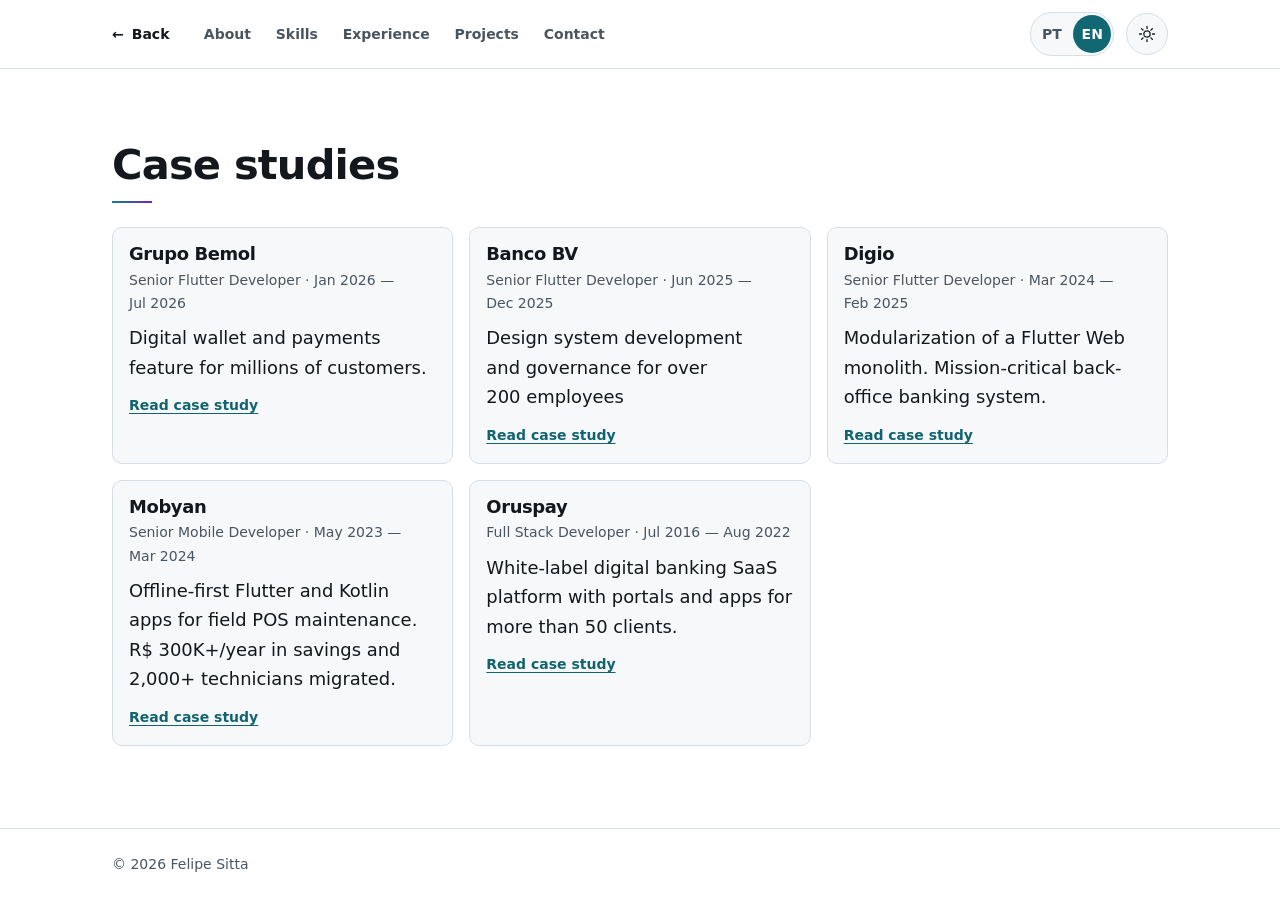
==== work/index.html @ 17a05fe9 "Revisão rodapé" ====
<!DOCTYPE html>
<html lang="pt-BR" data-lang="pt-BR">
<head>
<meta charset="utf-8">
<meta name="viewport" content="width=device-width, initial-scale=1">
<meta name="color-scheme" content="light dark">
<meta name="theme-color" content="#ffffff" media="(prefers-color-scheme: light)">
<meta name="theme-color" content="#0b0f14" media="(prefers-color-scheme: dark)">

<title data-i18n="work.meta.title">Estudos de caso — Felipe Sitta</title>
<meta name="description" content="Estudos de caso de Felipe Sitta: arquitetura mobile, Design Systems e IA aplicada em projetos financeiros de grande porte." data-i18n-content="work.meta.description">
<link rel="canonical" href="https://sittaman.github.io/work/">

<meta property="og:type" content="website">
<meta property="og:site_name" content="Felipe Sitta">
<meta property="og:locale" content="pt_BR">
<meta property="og:locale:alternate" content="en_US">
<meta property="og:url" content="https://sittaman.github.io/work/">
<meta property="og:title" content="Estudos de caso — Felipe Sitta" data-i18n-content="work.meta.title">
<meta property="og:description" content="Estudos de caso de Felipe Sitta: arquitetura mobile, Design Systems e IA aplicada em projetos financeiros de grande porte." data-i18n-content="work.meta.description">
<meta property="og:image" content="https://sittaman.github.io/assets/img/og-cover.png">
<meta property="og:image:width" content="1200">
<meta property="og:image:height" content="630">
<meta property="og:image:alt" content="Felipe Sitta — Engenheiro Mobile">
<meta name="twitter:card" content="summary_large_image">

<link rel="icon" href="../assets/img/favicon.svg" type="image/svg+xml">
<link rel="icon" href="../favicon.ico" sizes="32x32">
<link rel="apple-touch-icon" href="../apple-touch-icon.png">
<link rel="stylesheet" href="../assets/css/styles.css?v=7">
<link rel="stylesheet" href="../assets/css/print.css?v=4" media="print">

<script>
/* Resolve language + theme before first paint. Holds no policy: the ABSENCE of
   data-theme means "follow the system", so CSS stays the single source of truth. */
(function(){try{
  var d=document.documentElement;
  var q=new URLSearchParams(location.search);
  var stored=null;try{stored=localStorage.getItem('site.lang')}catch(e){}
  var langs=(navigator.languages||[navigator.language||'pt']).map(String);
  var lang=q.get('lang')||stored||((langs.some(function(x){return /^en/i.test(x)})&&!langs.some(function(x){return /^pt/i.test(x)}))?'en':'pt-BR');
  lang=/^en/i.test(lang)?'en':'pt-BR';
  d.lang=lang;d.dataset.lang=lang;
  if(lang!=='pt-BR')d.dataset.i18nPending='';
  var t=q.get('theme');
  if(t==='light'||t==='dark')d.dataset.theme=t;
  else{var st=null;try{st=localStorage.getItem('site.theme')}catch(e){}
       if(st==='light'||st==='dark')d.dataset.theme=st;}
}catch(e){}})();
</script>
<style>html[data-i18n-pending] body{visibility:hidden}</style>
<noscript><style>html[data-i18n-pending] body{visibility:visible}</style></noscript>
</head>
<body>
<a class="skip-link" href="#main" data-i18n="a11y.skip">Pular para o conteúdo</a>
<p class="sr-only" role="status" aria-live="polite" data-lang-announcer></p>

<header class="site-header">
  <div class="shell header-inner">
    <a class="back-link" href="../#experience"><span aria-hidden="true">←</span> <span data-i18n="case.back">Voltar</span></a>

    <!-- The home page's menu, with ../ so it resolves from /work/. No data-action here: that
         hook only highlights same-page anchors, and every one of these leaves the page. -->
    <nav class="site-nav" aria-label="Seções" data-i18n-aria-label="a11y.navLabel">
      <ul role="list">
        <li><a href="../#about" data-i18n="nav.about">Sobre</a></li>
        <li><a href="../#skills" data-i18n="nav.skills">Skills</a></li>
        <li><a href="../#experience" data-i18n="nav.experience">Experiência</a></li>
        <li><a href="../#projects" data-i18n="nav.projects">Projetos</a></li>
        <li><a href="../#contact" data-i18n="nav.contact">Contato</a></li>
      </ul>
    </nav>

    <div class="controls">
      <fieldset class="lang-switch">
        <legend class="sr-only" data-i18n="a11y.langLegend">Idioma da página</legend>
        <label class="lang-opt">
          <input type="radio" name="lang" value="pt-BR" data-action="set-lang">
          <span lang="pt-BR">PT</span>
        </label>
        <label class="lang-opt">
          <input type="radio" name="lang" value="en" data-action="set-lang">
          <span lang="en">EN</span>
        </label>
      </fieldset>

      <button type="button" class="icon-btn" data-action="set-theme" aria-pressed="false"
              aria-label="Alternar tema escuro" data-i18n-aria-label="a11y.themeToggle">
        <svg class="ico-sun" viewBox="0 0 24 24" width="18" height="18" aria-hidden="true" focusable="false">
          <circle cx="12" cy="12" r="4.2"/>
          <path d="M12 2v2.6M12 19.4V22M2 12h2.6M19.4 12H22M4.9 4.9l1.9 1.9M17.2 17.2l1.9 1.9M19.1 4.9l-1.9 1.9M6.8 17.2l-1.9 1.9"/>
        </svg>
        <svg class="ico-moon" viewBox="0 0 24 24" width="18" height="18" aria-hidden="true" focusable="false">
          <path d="M20 14.2A8.4 8.4 0 0 1 9.8 4a8.6 8.6 0 1 0 10.2 10.2Z"/>
        </svg>
      </button>
    </div>
  </div>
</header>

<main id="main" tabindex="-1">

  <section class="section" aria-labelledby="work-title">
    <div class="shell">
      <h1 id="work-title" class="page-title" data-i18n="work.title">Estudos de caso</h1>

      <!-- Add a card per case study. The role/period keys are shared with the home page
           (exp.<slug>.*), so the two can never drift apart. -->
      <ul class="cards" role="list">
        <li class="card">
          <h2>Grupo Bemol</h2>
          <p class="card-meta">
            <span data-i18n="exp.grupo-bemol.role">Desenvolvedor Sênior Flutter</span> ·
            <time datetime="2026-01" data-i18n="exp.grupo-bemol.start">Jan 2026</time> —
            <time datetime="2026-07" data-i18n="exp.grupo-bemol.end">Jul 2026</time>
          </p>
          <p class="card-summary" data-i18n="exp.grupo-bemol.summary">Feature de carteira digital e pagamentos para milhões de usuários.</p>
          <p class="card-links"><a href="grupo-bemol.html"><span data-i18n="case.link">Leia o estudo de caso</span><span class="sr-only"> — Grupo Bemol</span></a></p>
        </li>

        <li class="card">
          <h2>Banco BV</h2>
          <p class="card-meta">
            <span data-i18n="exp.banco-bv.role">Desenvolvedor Sênior Flutter</span> ·
            <time datetime="2025-06" data-i18n="exp.banco-bv.start">Jun 2025</time> —
            <time datetime="2025-12" data-i18n="exp.banco-bv.end">Dez 2025</time>
          </p>
          <p class="card-summary" data-i18n="exp.banco-bv.summary">Desenvolvimento e governança de design system para mais de 200 colaboradores.</p>
          <p class="card-links"><a href="banco-bv.html"><span data-i18n="case.link">Leia o estudo de caso</span><span class="sr-only"> — Banco BV</span></a></p>
        </li>

        <li class="card">
          <h2>Digio</h2>
          <p class="card-meta">
            <span data-i18n="exp.digio.role">Desenvolvedor Sênior Flutter</span> ·
            <time datetime="2024-03" data-i18n="exp.digio.start">Mar 2024</time> —
            <time datetime="2025-02" data-i18n="exp.digio.end">Fev 2025</time>
          </p>
          <p class="card-summary" data-i18n="exp.digio.summary">Modularização de monolito em Flutter Web. Sistema bancário de backoffice crítico para operação.</p>
          <p class="card-links"><a href="digio.html"><span data-i18n="case.link">Leia o estudo de caso</span><span class="sr-only"> — Digio</span></a></p>
        </li>

        <li class="card">
          <h2>Mobyan</h2>
          <p class="card-meta">
            <span data-i18n="exp.mobyan.role">Desenvolvedor Sênior Mobile</span> ·
            <time datetime="2023-05" data-i18n="exp.mobyan.start">Mai 2023</time> —
            <time datetime="2024-03" data-i18n="exp.mobyan.end">Mar 2024</time>
          </p>
          <p class="card-summary" data-i18n="exp.mobyan.summary">Apps Flutter e Kotlin offline-first para manutenção de POS em campo. R$ 300K+/ano de economia e 2.000+ técnicos migrados.</p>
          <p class="card-links"><a href="mobyan.html"><span data-i18n="case.link">Leia o estudo de caso</span><span class="sr-only"> — Mobyan</span></a></p>
        </li>

        <li class="card">
          <h2>Oruspay</h2>
          <p class="card-meta">
            <span data-i18n="exp.oruspay.role">Desenvolvedor Full Stack</span> ·
            <time datetime="2016-07" data-i18n="exp.oruspay.start">Jul 2016</time> —
            <time datetime="2022-08" data-i18n="exp.oruspay.end">Ago 2022</time>
          </p>
          <p class="card-summary" data-i18n="exp.oruspay.summary">Plataforma SaaS whitelabel de banco digital com portais e apps para mais de 50 clientes.</p>
          <p class="card-links"><a href="oruspay.html"><span data-i18n="case.link">Leia o estudo de caso</span><span class="sr-only"> — Oruspay</span></a></p>
        </li>
      </ul>
    </div>
  </section>
</main>

<footer class="site-footer">
  <div class="shell">
    <p><span data-i18n="footer.rights">© 2026 Felipe Sitta</span></p>
  </div>
</footer>

<script src="../assets/js/i18n.js?v=11"></script>
<script src="../assets/js/main.js?v=3"></script>
</body>
</html>
---- assets/css/styles.css ----
/* ============================================================================
   Felipe Sitta — portfolio stylesheet
   Single sheet: tokens → base → layout → components → preferences.
   No preprocessor, no framework, no web fonts (system stack only).
   ========================================================================== */

:root {
  /* Colour scheme is the entire theme state. `light-dark()` resolves against it, so a token
     is declared once instead of three times (root / data-theme / media query). The ABSENCE
     of [data-theme] means "follow the system". */
  color-scheme: light dark;

  --bg: light-dark(#ffffff, #0b0f14);
  --surface: light-dark(#f6f8f9, #131a22);
  --fg: light-dark(#14181d, #e8edf2);
  --muted: light-dark(#4a5560, #a9b4c0);          /* 7.6:1 / 9.2:1 — AA at body size */
  --border: light-dark(#d8dee6, #2a333d);

  /* Brand: teal accent + purple secondary, inherited from the CV template so the site and
     the printed CV read as one identity. */
  --accent: light-dark(hsl(187 74% 32%), hsl(187 70% 62%));          /* decorative, >=3:1 */
  --accent-strong: light-dark(hsl(187 74% 25%), hsl(187 70% 70%));   /* text, >=4.5:1 */
  --secondary: light-dark(hsl(270 70% 45%), hsl(270 70% 72%));
  --focus: light-dark(hsl(187 74% 25%), hsl(187 70% 62%));

  --btn-bg: light-dark(hsl(187 74% 26%), hsl(187 70% 62%));  /* 6.0:1 / 10.4:1 on --btn-fg */
  --btn-fg: light-dark(#ffffff, #06231f);

  --chip-bg: light-dark(hsl(187 40% 95%), hsl(187 30% 18%));
  --chip-border: light-dark(hsl(187 40% 88%), hsl(187 25% 28%));
  --chip-fg: light-dark(hsl(187 74% 23%), hsl(187 60% 78%));

  --font-sans: system-ui, -apple-system, "Segoe UI", Roboto, "Helvetica Neue", Arial, sans-serif;
  --font-mono: ui-monospace, SFMono-Regular, "SF Mono", Menlo, Consolas, "Liberation Mono", monospace;

  /* Fluid type: no type media queries anywhere in this sheet. */
  --step--1: 0.875rem;
  --step-0: clamp(1rem, 0.96rem + 0.2vw, 1.125rem);
  --step-1: clamp(1.2rem, 1.12rem + 0.4vw, 1.4rem);
  --step-2: clamp(1.5rem, 1.35rem + 0.75vw, 1.85rem);
  --step-3: clamp(1.9rem, 1.6rem + 1.5vw, 2.6rem);
  --step-4: clamp(2.3rem, 1.75rem + 2.6vw, 3.4rem);

  --space-1: 0.25rem;
  --space-2: 0.5rem;
  --space-3: 0.75rem;
  --space-4: 1rem;
  --space-5: 1.5rem;
  --space-6: 2rem;
  --space-7: 3rem;
  --radius: 10px;
  --shell: 1120px;
  --header-h: 4.5rem;
  --transition: 160ms cubic-bezier(0.16, 1, 0.3, 1);
}

:root[data-theme="light"] { color-scheme: light; }
:root[data-theme="dark"] { color-scheme: dark; }

/* ---------- base ---------- */

*, *::before, *::after { box-sizing: border-box; margin: 0; padding: 0; }

html {
  -webkit-text-size-adjust: 100%;
  /* Keeps anchored sections clear of the sticky header — WCAG 2.2 SC 2.4.11. */
  scroll-padding-top: calc(var(--header-h) + 0.75rem);
}

@media (prefers-reduced-motion: no-preference) {
  html { scroll-behavior: smooth; }
}

body {
  font-family: var(--font-sans);
  font-size: var(--step-0);
  line-height: 1.65;
  color: var(--fg);
  background: var(--bg);
  -webkit-font-smoothing: antialiased;
  min-height: 100dvh;
  display: flex;
  flex-direction: column;
}

main { flex: 1 0 auto; }

h1, h2, h3, h4 { line-height: 1.15; letter-spacing: -0.02em; text-wrap: balance; }
p { text-wrap: pretty; }
ul, ol { list-style: none; }
img, svg { max-width: 100%; }
button { font: inherit; color: inherit; }
fieldset { border: 0; }
[hidden] { display: none !important; }

a { color: var(--accent-strong); text-decoration-thickness: 1px; text-underline-offset: 3px; }
a:hover { text-decoration-thickness: 2px; }

:focus-visible { outline: 2px solid var(--focus); outline-offset: 2px; border-radius: 4px; }

.sr-only {
  position: absolute; width: 1px; height: 1px;
  padding: 0; margin: -1px; overflow: hidden;
  clip-path: inset(50%); white-space: nowrap; border: 0;
}

.shell {
  width: 100%;
  max-width: var(--shell);
  margin-inline: auto;
  padding-inline: clamp(1rem, 5vw, 2rem);
}

.skip-link {
  position: absolute; left: var(--space-4); top: -100%; z-index: 60;
  background: var(--btn-bg); color: var(--btn-fg);
  padding: var(--space-3) var(--space-5);
  border-radius: 0 0 var(--radius) var(--radius);
  font-weight: 600; text-decoration: none;
}
.skip-link:focus-visible { top: 0; }

/* ---------- header ---------- */

.site-header {
  position: sticky; top: 0; z-index: 20;
  background: var(--bg);
  border-bottom: 1px solid var(--border);
}
@supports (backdrop-filter: blur(8px)) {
  .site-header {
    background: color-mix(in oklab, var(--bg) 86%, transparent);
    backdrop-filter: blur(10px);
  }
}

.header-inner {
  display: flex; flex-wrap: wrap; align-items: center;
  gap: var(--space-2) var(--space-5);
  padding-block: var(--space-3);
}

.brand {
  display: inline-flex; align-items: center; gap: var(--space-2);
  color: var(--fg); text-decoration: none; font-weight: 650;
  letter-spacing: -0.01em;
}
/* Terminal prompt, not initials: the mark is a monospace ">_" so it reads as a shell
   cursor rather than a monogram. Monospace keeps the two glyphs locked to the same
   advance width, which is what makes the pair look deliberate at this size. */
.brand-mark {
  display: inline-grid; place-items: center;
  width: 2rem; height: 2rem; border-radius: 8px;
  background: linear-gradient(135deg, var(--accent), var(--secondary));
  /* --btn-fg, not a hard-coded white: the dark theme's gradient is light, and white on it
     lands near 1.7:1. This token is already the "text on an accent fill" colour. */
  color: var(--btn-fg);
  font-family: var(--font-mono); font-size: 0.8rem; font-weight: 700; letter-spacing: 0;
  /* The underscore sits on the baseline; nudging the pair up centres the ink, not the
     line box, so the prompt looks optically centred in the tile. */
  padding-bottom: 0.1rem;
}

.controls { display: flex; align-items: center; gap: var(--space-3); margin-left: auto; }

/* Nav: a chip strip that scrolls horizontally on narrow screens. Chosen over a hamburger
   deliberately — no focus trap, no scroll lock, no aria-expanded to get wrong. */
.site-nav { order: 3; width: 100%; }
.site-nav ul {
  display: flex; gap: var(--space-1);
  overflow-x: auto; scrollbar-width: none;
  -webkit-overflow-scrolling: touch;
  mask-image: linear-gradient(to right, #000 calc(100% - 2rem), transparent);
}
.site-nav ul::-webkit-scrollbar { display: none; }
.site-nav a {
  display: inline-block; padding: 0.35rem 0.65rem; border-radius: 999px;
  color: var(--muted); text-decoration: none;
  font-size: var(--step--1); font-weight: 600; white-space: nowrap;
  transition: color var(--transition), background var(--transition);
}
.site-nav a:hover { color: var(--fg); background: var(--surface); }
.site-nav a[aria-current="true"] {
  color: var(--accent-strong); background: var(--surface);
  text-decoration: underline; text-underline-offset: 4px; text-decoration-thickness: 2px;
}

.lang-switch {
  display: inline-flex; gap: 2px; padding: 2px;
  border: 1px solid var(--border); border-radius: 999px;
  background: var(--surface);
}
.lang-opt { position: relative; display: inline-flex; }
.lang-opt input {
  position: absolute; inset: 0;
  opacity: 0; margin: 0; cursor: pointer;
}
.lang-opt span {
  display: inline-flex; align-items: center; justify-content: center;
  min-width: 2.4rem; min-height: 2.4rem; padding: 0 0.5rem;
  border-radius: 999px; font-size: var(--step--1); font-weight: 650;
  color: var(--muted);
  transition: background var(--transition), color var(--transition);
}
.lang-opt input:checked + span { background: var(--btn-bg); color: var(--btn-fg); }
.lang-opt input:focus-visible + span { outline: 2px solid var(--focus); outline-offset: 2px; }

.icon-btn {
  display: inline-flex; align-items: center; justify-content: center;
  width: 2.6rem; height: 2.6rem;
  border: 1px solid var(--border); border-radius: 999px;
  background: var(--surface); cursor: pointer;
  transition: border-color var(--transition), color var(--transition);
}
.icon-btn:hover { border-color: var(--accent); color: var(--accent-strong); }
.icon-btn svg { fill: none; stroke: currentColor; stroke-width: 1.7; stroke-linecap: round; }
.icon-btn .ico-moon { display: none; }
:root[data-theme="dark"] .icon-btn .ico-sun { display: none; }
:root[data-theme="dark"] .icon-btn .ico-moon { display: block; }
:root[data-theme="light"] .icon-btn .ico-sun { display: block; }
:root[data-theme="light"] .icon-btn .ico-moon { display: none; }
@media (prefers-color-scheme: dark) {
  :root:not([data-theme="light"]) .icon-btn .ico-sun { display: none; }
  :root:not([data-theme="light"]) .icon-btn .ico-moon { display: block; }
}

@media (min-width: 48rem) {
  .site-nav { order: 0; width: auto; }
  .site-nav ul { mask-image: none; overflow: visible; }
}

/* ---------- hero ---------- */

.hero {
  position: relative;
  padding-block: clamp(2.75rem, 7vw, 5.5rem) clamp(2rem, 5vw, 3.5rem);
}
.hero::after {
  content: ""; position: absolute; inset-inline: 0; bottom: 0; height: 2px;
  background: linear-gradient(to right, var(--accent), var(--secondary));
}

.hero h1 { font-size: var(--step-4); font-weight: 700; }
.hero-sub {
  margin-top: var(--space-2);
  font-size: var(--step-2); font-weight: 600; color: var(--accent-strong);
  letter-spacing: -0.015em;
}
.lede { max-width: 62ch; margin-top: var(--space-4); font-size: var(--step-1); line-height: 1.55; }

.hero-actions { display: flex; flex-wrap: wrap; gap: var(--space-3); margin-top: var(--space-5); }

.btn {
  display: inline-flex; align-items: center; gap: var(--space-2);
  padding: 0.7rem 1.2rem; min-height: 2.75rem;
  border: 1px solid transparent; border-radius: var(--radius);
  font-weight: 600; font-size: var(--step-0); text-decoration: none;
  transition: background var(--transition), border-color var(--transition), color var(--transition);
}
.btn-primary { background: var(--btn-bg); color: var(--btn-fg); border-color: var(--btn-bg); }
.btn-primary:hover { filter: brightness(1.08); }
.btn-ghost { color: var(--fg); border-color: var(--border); background: var(--surface); }
.btn-ghost:hover { border-color: var(--accent); color: var(--accent-strong); }
.btn-note {
  font-size: 0.75em; font-weight: 600;
  text-transform: uppercase; letter-spacing: 0.08em;
  opacity: 0.85;
}

@media (prefers-reduced-motion: no-preference) {
  .hero .shell > * { animation: rise 520ms cubic-bezier(0.16, 1, 0.3, 1) both; }
  .hero .shell > *:nth-child(2) { animation-delay: 60ms; }
  .hero .shell > *:nth-child(3) { animation-delay: 110ms; }
  .hero .shell > *:nth-child(4) { animation-delay: 155ms; }
  @keyframes rise {
    from { opacity: 0; transform: translateY(10px); }
    to { opacity: 1; transform: none; }
  }
}

/* ---------- sections ---------- */

main > .section { padding-block: clamp(2.5rem, 6vw, 4.5rem); border-top: 1px solid var(--border); }
main > .section:first-of-type { border-top: 0; }

h2 { font-size: var(--step-3); font-weight: 700; }
h2::after {
  content: ""; display: block; width: 2.5rem; height: 2px; margin-top: var(--space-3);
  background: linear-gradient(to right, var(--accent), var(--secondary));
}
/* Whatever follows a section or page heading gets the same breathing room — the page-title's
   gradient rule makes the default gap look cramped. */
.section > .shell > h2 + *,
.section > .shell > .page-title + * { margin-top: var(--space-5); }

/* The cards grid follows the section heading directly now that the section has no
   subsections, so it tightens the generic `h2 + *` gap a step. */
.section > .shell > h2 + .cards { margin-top: var(--space-4); }

.prose { max-width: 68ch; }
.prose p + p { margin-top: var(--space-3); }

/* ---------- skills ---------- */

.skills-grid {
  display: grid; gap: var(--space-5);
  grid-template-columns: repeat(auto-fit, minmax(min(17rem, 100%), 1fr));
}
.skill-group h3 { font-size: var(--step-0); font-weight: 650; }

.chips { display: flex; flex-wrap: wrap; gap: var(--space-2); margin-top: var(--space-2); }
.chips li {
  padding: 0.22rem 0.6rem;
  border: 1px solid var(--chip-border); border-radius: 999px;
  background: var(--chip-bg); color: var(--chip-fg);
  font-size: var(--step--1); line-height: 1.5;
}

/* ---------- experience ---------- */

.timeline { display: flex; flex-direction: column; gap: var(--space-6); }
.timeline > li { position: relative; padding-left: var(--space-6); }
.timeline > li::before {
  content: ""; position: absolute; left: 0; top: 0.5rem;
  width: 9px; height: 9px; border-radius: 50%;
  background: var(--accent);
  box-shadow: 0 0 0 4px color-mix(in oklab, var(--accent) 18%, transparent);
}
.timeline > li::after {
  content: ""; position: absolute; left: 4px; top: 1.6rem;
  bottom: calc(-1 * var(--space-6)); width: 1px; background: var(--border);
}
.timeline > li:last-child::after { display: none; }

/* The timeline entry is the client's name alone — no role, no dates. */
.job h3 { font-size: var(--step-1); font-weight: 650; }
.org { color: var(--accent-strong); }

.bullets { display: flex; flex-direction: column; gap: var(--space-2); margin-top: var(--space-3); }
.bullets li { position: relative; padding-left: var(--space-5); }
.bullets li::before {
  content: ""; position: absolute; left: var(--space-1); top: 0.62em;
  width: 5px; height: 5px; border-radius: 50%; background: var(--accent);
}

/* The summary and its case-study link belong to .job, not to the timeline: they sit inside the
   same <article>, so .job's break-inside rule already covers printing them. */
.job-summary { max-width: 68ch; margin-top: var(--space-3); }
.job-link { margin-top: var(--space-3); font-size: var(--step--1); font-weight: 600; }

/* ---------- cards (projects) ---------- */

.cards {
  display: grid; gap: var(--space-4);
  grid-template-columns: repeat(auto-fit, minmax(min(18rem, 100%), 1fr));
}
.cards:empty { display: none; }
.card {
  padding: var(--space-4);
  border: 1px solid var(--border); border-radius: var(--radius);
  background: var(--surface);
}
/* h2 as well as h4: /work nests its cards under a page-level h1, so the card heading there is
   an h2 — which would otherwise inherit the section heading's size AND its gradient rule. */
.card h2, .card h4 { font-size: var(--step-0); font-weight: 650; }
.card h2::after { display: none; }
.card-meta { margin-top: var(--space-1); font-size: var(--step--1); color: var(--muted); }
.card-summary { margin-top: var(--space-2); }
.card-links { margin-top: var(--space-3); font-size: var(--step--1); font-weight: 600; }
/* Carries its own top gap: the empty grid it follows is display:none, so it is what the
   heading's spacing lands on. */
.empty-note { margin-top: var(--space-4); color: var(--muted); font-size: var(--step--1); }

/* ---------- subpages (/work and the case studies) ---------- */

/* The <h1> of a standalone page — sized and ruled like the section headings, so a subpage
   reads as the same site without an <h2> that has no parent <h1>. */
.page-title { font-size: var(--step-3); font-weight: 700; }
.page-title::after {
  content: ""; display: block; width: 2.5rem; height: 2px; margin-top: var(--space-3);
  background: linear-gradient(to right, var(--accent), var(--secondary));
}

.eyebrow {
  margin-bottom: var(--space-2);
  font-size: var(--step--1); font-weight: 650;
  text-transform: uppercase; letter-spacing: 0.08em;
  color: var(--accent-strong);
}

/* Spacing after the page title comes from the `+ *` rule above, not from here. */
.case-meta { color: var(--muted); font-variant-numeric: tabular-nums; }

/* Section headings inside a write-up. The page title above them already carries the gradient
   rule; repeating it under every section turns the page into a stack of underlines, so these
   are sized as subsections and left unruled. Space below each comes from the `h2 + *` rule. */
.case-study h2 { margin-top: var(--space-6); font-size: var(--step-1); font-weight: 650; }
.case-study h2::after { display: none; }

.back-link {
  display: inline-flex; align-items: center; gap: var(--space-2);
  color: var(--fg); font-size: var(--step--1); font-weight: 650;
  text-decoration: none;
}
.back-link:hover { color: var(--accent-strong); }

/* ---------- contact ---------- */

.section-actions { display: flex; flex-wrap: wrap; gap: var(--space-3); margin-top: var(--space-5); }

.contact-list { display: grid; gap: var(--space-3); margin-top: var(--space-5); }
.contact-list li { display: flex; flex-wrap: wrap; align-items: baseline; gap: var(--space-2) var(--space-4); }
.contact-list .label {
  min-width: 5rem;
  font-size: var(--step--1); font-weight: 650;
  text-transform: uppercase; letter-spacing: 0.08em;
  color: var(--muted);
}

/* ---------- footer ---------- */

.site-footer {
  padding-block: var(--space-5);
  border-top: 1px solid var(--border);
  color: var(--muted); font-size: var(--step--1);
}

/* ---------- forced colours ---------- */

@media (forced-colors: active) {
  .btn, .chips li, .card, .icon-btn, .lang-switch { border: 1px solid CanvasText; }
  .brand-mark { background: CanvasText; color: Canvas; }
}
---- assets/css/print.css ----
/* Print: the page doubles as a paper CV. Loaded with media="print" so it costs nothing
   on screen. The important rule is forcing the light palette — without it, a visitor in
   dark mode prints a black slab. */

@page { margin: 12mm; }

/* Override the tokens that styles.css defines with light-dark(), for every theme state.
   Matching [data-theme] specificity and loading later is what makes these win. */
:root,
:root[data-theme="dark"],
:root[data-theme="light"] {
  color-scheme: light;

  --bg: #ffffff;
  --surface: #ffffff;
  --fg: #000000;
  --muted: #333333;
  --border: #999999;
  --accent: #0b6b61;
  --accent-strong: #0b5a52;
  --secondary: #4b2f9e;
  --chip-bg: #ffffff;
  --chip-border: #999999;
  --chip-fg: #000000;
  --btn-bg: #ffffff;
  --btn-fg: #000000;
  --focus: #000000;

  font-size: 11pt;
}

body { background: #fff; display: block; }

/* Chrome: strip every interactive and decorative affordance. The case-study links go too —
   a printed copy reaches the site through the URL in the footer, not through a relative href. */
.site-header,
.skip-link,
.hero-actions,
.card-links,
.job-link,
.section-actions,
[data-lang-announcer] { display: none !important; }

.hero::after,
h2::after,
.page-title::after,
.timeline > li::before,
.timeline > li::after { display: none; }

/* A CV reads linearly — collapse every grid to one column. */
.skills-grid, .cards, .contact-list { display: block; }
.skills-grid > *, .cards > * { margin-bottom: 0.8rem; break-inside: avoid; }
.chips { margin-top: 0.2rem; }
.chips li { border-color: #999; }

.timeline { display: block; }
.timeline > li { padding-left: 0; margin-bottom: 1rem; }

/* Headings must never strand at the foot of a page. */
h1, h2, h3, h4 { break-after: avoid; }
.job, .card { break-inside: avoid; }

/* Expand only the contact block's URLs; expanding every link makes it unreadable. */
.contact-list a[href^="https://"]::after {
  content: " (" attr(href) ")";
  font-size: 0.85em;
  color: #333;
  word-break: break-all;
}
.contact-list .label { min-width: 0; }

/* A paper copy should still reach the online version. */
.site-footer::after {
  content: "sittaman.github.io";
  display: block;
  margin-top: 0.4rem;
  color: #333;
}
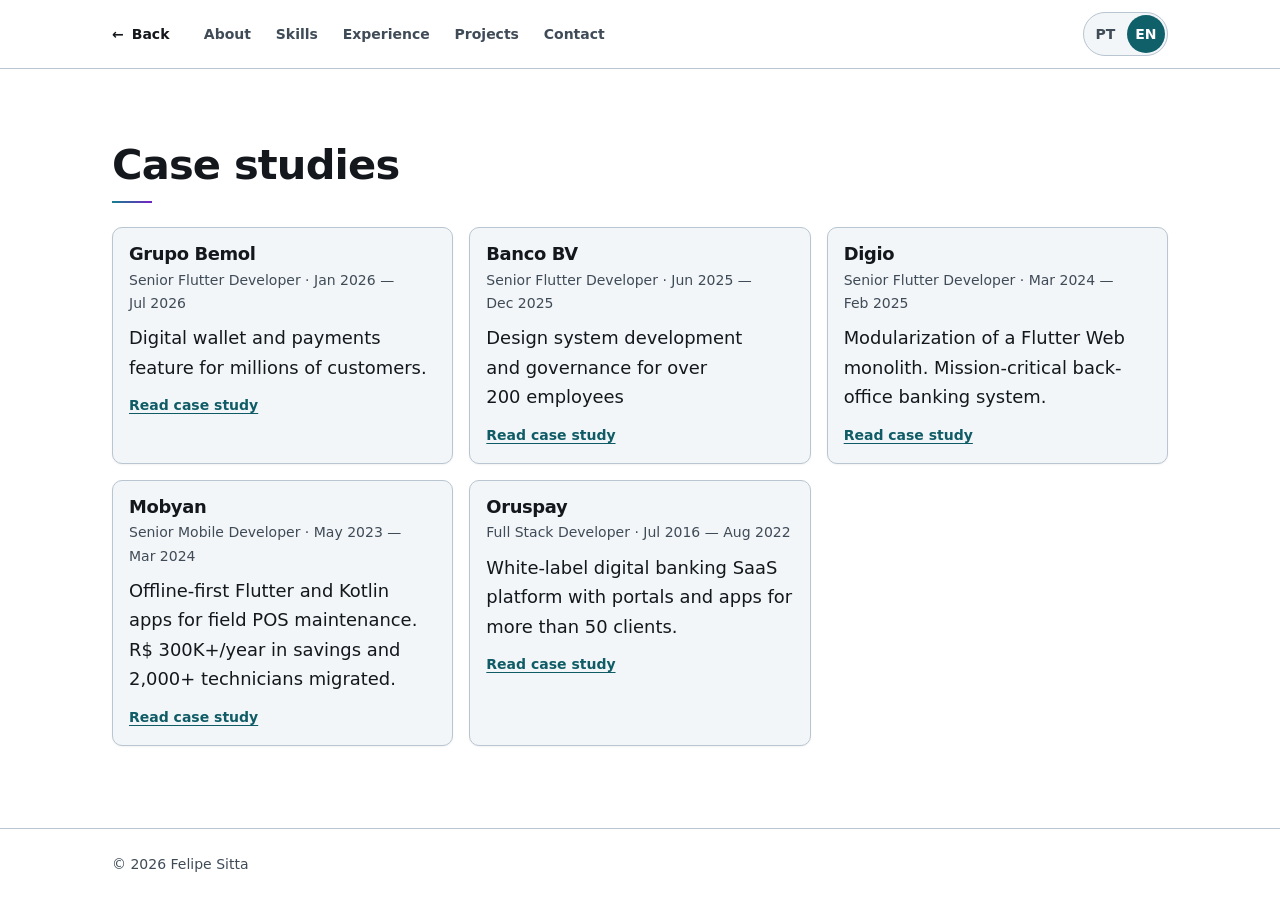
==== commit 76b6fa89: "Remove theme toggle and improve light-mode legibility Drop the theme button, pre-paint theme resolut" ====
--- a/work/index.html
+++ b/work/index.html
@@ -3,9 +3,8 @@
 <head>
 <meta charset="utf-8">
 <meta name="viewport" content="width=device-width, initial-scale=1">
-<meta name="color-scheme" content="light dark">
-<meta name="theme-color" content="#ffffff" media="(prefers-color-scheme: light)">
-<meta name="theme-color" content="#0b0f14" media="(prefers-color-scheme: dark)">
+<meta name="color-scheme" content="light">
+<meta name="theme-color" content="#ffffff">
 
 <title data-i18n="work.meta.title">Estudos de caso — Felipe Sitta</title>
 <meta name="description" content="Estudos de caso de Felipe Sitta: arquitetura mobile, Design Systems e IA aplicada em projetos financeiros de grande porte." data-i18n-content="work.meta.description">
@@ -27,12 +26,11 @@
 <link rel="icon" href="../assets/img/favicon.svg" type="image/svg+xml">
 <link rel="icon" href="../favicon.ico" sizes="32x32">
 <link rel="apple-touch-icon" href="../apple-touch-icon.png">
-<link rel="stylesheet" href="../assets/css/styles.css?v=7">
-<link rel="stylesheet" href="../assets/css/print.css?v=4" media="print">
+<link rel="stylesheet" href="../assets/css/styles.css?v=8">
+<link rel="stylesheet" href="../assets/css/print.css?v=5" media="print">
 
 <script>
-/* Resolve language + theme before first paint. Holds no policy: the ABSENCE of
-   data-theme means "follow the system", so CSS stays the single source of truth. */
+/* Resolve language before first paint. */
 (function(){try{
   var d=document.documentElement;
   var q=new URLSearchParams(location.search);
@@ -42,10 +40,6 @@
   lang=/^en/i.test(lang)?'en':'pt-BR';
   d.lang=lang;d.dataset.lang=lang;
   if(lang!=='pt-BR')d.dataset.i18nPending='';
-  var t=q.get('theme');
-  if(t==='light'||t==='dark')d.dataset.theme=t;
-  else{var st=null;try{st=localStorage.getItem('site.theme')}catch(e){}
-       if(st==='light'||st==='dark')d.dataset.theme=st;}
 }catch(e){}})();
 </script>
 <style>html[data-i18n-pending] body{visibility:hidden}</style>
@@ -84,16 +78,6 @@
         </label>
       </fieldset>
 
-      <button type="button" class="icon-btn" data-action="set-theme" aria-pressed="false"
-              aria-label="Alternar tema escuro" data-i18n-aria-label="a11y.themeToggle">
-        <svg class="ico-sun" viewBox="0 0 24 24" width="18" height="18" aria-hidden="true" focusable="false">
-          <circle cx="12" cy="12" r="4.2"/>
-          <path d="M12 2v2.6M12 19.4V22M2 12h2.6M19.4 12H22M4.9 4.9l1.9 1.9M17.2 17.2l1.9 1.9M19.1 4.9l-1.9 1.9M6.8 17.2l-1.9 1.9"/>
-        </svg>
-        <svg class="ico-moon" viewBox="0 0 24 24" width="18" height="18" aria-hidden="true" focusable="false">
-          <path d="M20 14.2A8.4 8.4 0 0 1 9.8 4a8.6 8.6 0 1 0 10.2 10.2Z"/>
-        </svg>
-      </button>
     </div>
   </div>
 </header>
@@ -172,7 +156,7 @@
   </div>
 </footer>
 
-<script src="../assets/js/i18n.js?v=11"></script>
-<script src="../assets/js/main.js?v=3"></script>
+<script src="../assets/js/i18n.js?v=12"></script>
+<script src="../assets/js/main.js?v=4"></script>
 </body>
 </html>
--- a/assets/css/styles.css
+++ b/assets/css/styles.css
@@ -5,30 +5,30 @@
    ========================================================================== */
 
 :root {
-  /* Colour scheme is the entire theme state. `light-dark()` resolves against it, so a token
-     is declared once instead of three times (root / data-theme / media query). The ABSENCE
-     of [data-theme] means "follow the system". */
-  color-scheme: light dark;
-
-  --bg: light-dark(#ffffff, #0b0f14);
-  --surface: light-dark(#f6f8f9, #131a22);
-  --fg: light-dark(#14181d, #e8edf2);
-  --muted: light-dark(#4a5560, #a9b4c0);          /* 7.6:1 / 9.2:1 — AA at body size */
-  --border: light-dark(#d8dee6, #2a333d);
+  /* Single light theme. Every value below is tuned for text on white: the muted and border
+     tokens are a step darker than the usual light palette so secondary copy and card edges
+     stay legible instead of fading out. */
+  color-scheme: light;
+
+  --bg: #ffffff;
+  --surface: #f3f6f8;
+  --fg: #14181d;
+  --muted: #3f4b57;                              /* 8.9:1 on white — AA at body size */
+  --border: #b9c5d1;                             /* visible hairline on white and surface */
 
   /* Brand: teal accent + purple secondary, inherited from the CV template so the site and
      the printed CV read as one identity. */
-  --accent: light-dark(hsl(187 74% 32%), hsl(187 70% 62%));          /* decorative, >=3:1 */
-  --accent-strong: light-dark(hsl(187 74% 25%), hsl(187 70% 70%));   /* text, >=4.5:1 */
-  --secondary: light-dark(hsl(270 70% 45%), hsl(270 70% 72%));
-  --focus: light-dark(hsl(187 74% 25%), hsl(187 70% 62%));
-
-  --btn-bg: light-dark(hsl(187 74% 26%), hsl(187 70% 62%));  /* 6.0:1 / 10.4:1 on --btn-fg */
-  --btn-fg: light-dark(#ffffff, #06231f);
-
-  --chip-bg: light-dark(hsl(187 40% 95%), hsl(187 30% 18%));
-  --chip-border: light-dark(hsl(187 40% 88%), hsl(187 25% 28%));
-  --chip-fg: light-dark(hsl(187 74% 23%), hsl(187 60% 78%));
+  --accent: hsl(187 74% 32%);                    /* decorative, >=3:1 */
+  --accent-strong: hsl(187 74% 23%);             /* text, 7.5:1 on white */
+  --secondary: hsl(270 70% 45%);
+  --focus: hsl(187 74% 23%);
+
+  --btn-bg: hsl(187 74% 24%);                    /* 7.2:1 on --btn-fg */
+  --btn-fg: #ffffff;
+
+  --chip-bg: hsl(187 40% 94%);
+  --chip-border: hsl(187 32% 74%);
+  --chip-fg: hsl(187 74% 23%);
 
   --font-sans: system-ui, -apple-system, "Segoe UI", Roboto, "Helvetica Neue", Arial, sans-serif;
   --font-mono: ui-monospace, SFMono-Regular, "SF Mono", Menlo, Consolas, "Liberation Mono", monospace;
@@ -54,9 +54,6 @@
   --transition: 160ms cubic-bezier(0.16, 1, 0.3, 1);
 }
 
-:root[data-theme="light"] { color-scheme: light; }
-:root[data-theme="dark"] { color-scheme: dark; }
-
 /* ---------- base ---------- */
 
 *, *::before, *::after { box-sizing: border-box; margin: 0; padding: 0; }
@@ -77,7 +74,6 @@
   line-height: 1.65;
   color: var(--fg);
   background: var(--bg);
-  -webkit-font-smoothing: antialiased;
   min-height: 100dvh;
   display: flex;
   flex-direction: column;
@@ -152,8 +148,8 @@
   display: inline-grid; place-items: center;
   width: 2rem; height: 2rem; border-radius: 8px;
   background: linear-gradient(135deg, var(--accent), var(--secondary));
-  /* --btn-fg, not a hard-coded white: the dark theme's gradient is light, and white on it
-     lands near 1.7:1. This token is already the "text on an accent fill" colour. */
+  /* --btn-fg, not a hard-coded white: it is already the "text on an accent fill" colour,
+     so the mark stays readable if the gradient ever changes. */
   color: var(--btn-fg);
   font-family: var(--font-mono); font-size: 0.8rem; font-weight: 700; letter-spacing: 0;
   /* The underscore sits on the baseline; nudging the pair up centres the ink, not the
@@ -204,25 +200,6 @@
 }
 .lang-opt input:checked + span { background: var(--btn-bg); color: var(--btn-fg); }
 .lang-opt input:focus-visible + span { outline: 2px solid var(--focus); outline-offset: 2px; }
-
-.icon-btn {
-  display: inline-flex; align-items: center; justify-content: center;
-  width: 2.6rem; height: 2.6rem;
-  border: 1px solid var(--border); border-radius: 999px;
-  background: var(--surface); cursor: pointer;
-  transition: border-color var(--transition), color var(--transition);
-}
-.icon-btn:hover { border-color: var(--accent); color: var(--accent-strong); }
-.icon-btn svg { fill: none; stroke: currentColor; stroke-width: 1.7; stroke-linecap: round; }
-.icon-btn .ico-moon { display: none; }
-:root[data-theme="dark"] .icon-btn .ico-sun { display: none; }
-:root[data-theme="dark"] .icon-btn .ico-moon { display: block; }
-:root[data-theme="light"] .icon-btn .ico-sun { display: block; }
-:root[data-theme="light"] .icon-btn .ico-moon { display: none; }
-@media (prefers-color-scheme: dark) {
-  :root:not([data-theme="light"]) .icon-btn .ico-sun { display: none; }
-  :root:not([data-theme="light"]) .icon-btn .ico-moon { display: block; }
-}
 
 @media (min-width: 48rem) {
   .site-nav { order: 0; width: auto; }
@@ -310,7 +287,7 @@
 
 .chips { display: flex; flex-wrap: wrap; gap: var(--space-2); margin-top: var(--space-2); }
 .chips li {
-  padding: 0.22rem 0.6rem;
+  padding: 0.25rem 0.65rem;
   border: 1px solid var(--chip-border); border-radius: 999px;
   background: var(--chip-bg); color: var(--chip-fg);
   font-size: var(--step--1); line-height: 1.5;
@@ -359,6 +336,7 @@
   padding: var(--space-4);
   border: 1px solid var(--border); border-radius: var(--radius);
   background: var(--surface);
+  box-shadow: 0 1px 2px rgb(16 24 32 / 0.05);
 }
 /* h2 as well as h4: /work nests its cards under a page-level h1, so the card heading there is
    an h2 — which would otherwise inherit the section heading's size AND its gradient rule. */
@@ -428,6 +406,6 @@
 /* ---------- forced colours ---------- */
 
 @media (forced-colors: active) {
-  .btn, .chips li, .card, .icon-btn, .lang-switch { border: 1px solid CanvasText; }
+  .btn, .chips li, .card, .lang-switch { border: 1px solid CanvasText; }
   .brand-mark { background: CanvasText; color: Canvas; }
 }
--- a/assets/css/print.css
+++ b/assets/css/print.css
@@ -1,14 +1,11 @@
 /* Print: the page doubles as a paper CV. Loaded with media="print" so it costs nothing
-   on screen. The important rule is forcing the light palette — without it, a visitor in
-   dark mode prints a black slab. */
+   on screen. The rules below swap the screen palette for pure black on white. */
 
 @page { margin: 12mm; }
 
-/* Override the tokens that styles.css defines with light-dark(), for every theme state.
-   Matching [data-theme] specificity and loading later is what makes these win. */
-:root,
-:root[data-theme="dark"],
-:root[data-theme="light"] {
+/* Override the screen tokens for paper: maximum contrast, no tinted surfaces, no accent
+   fills. `:root` alone is enough now that the site has a single light theme. */
+:root {
   color-scheme: light;
 
   --bg: #ffffff;
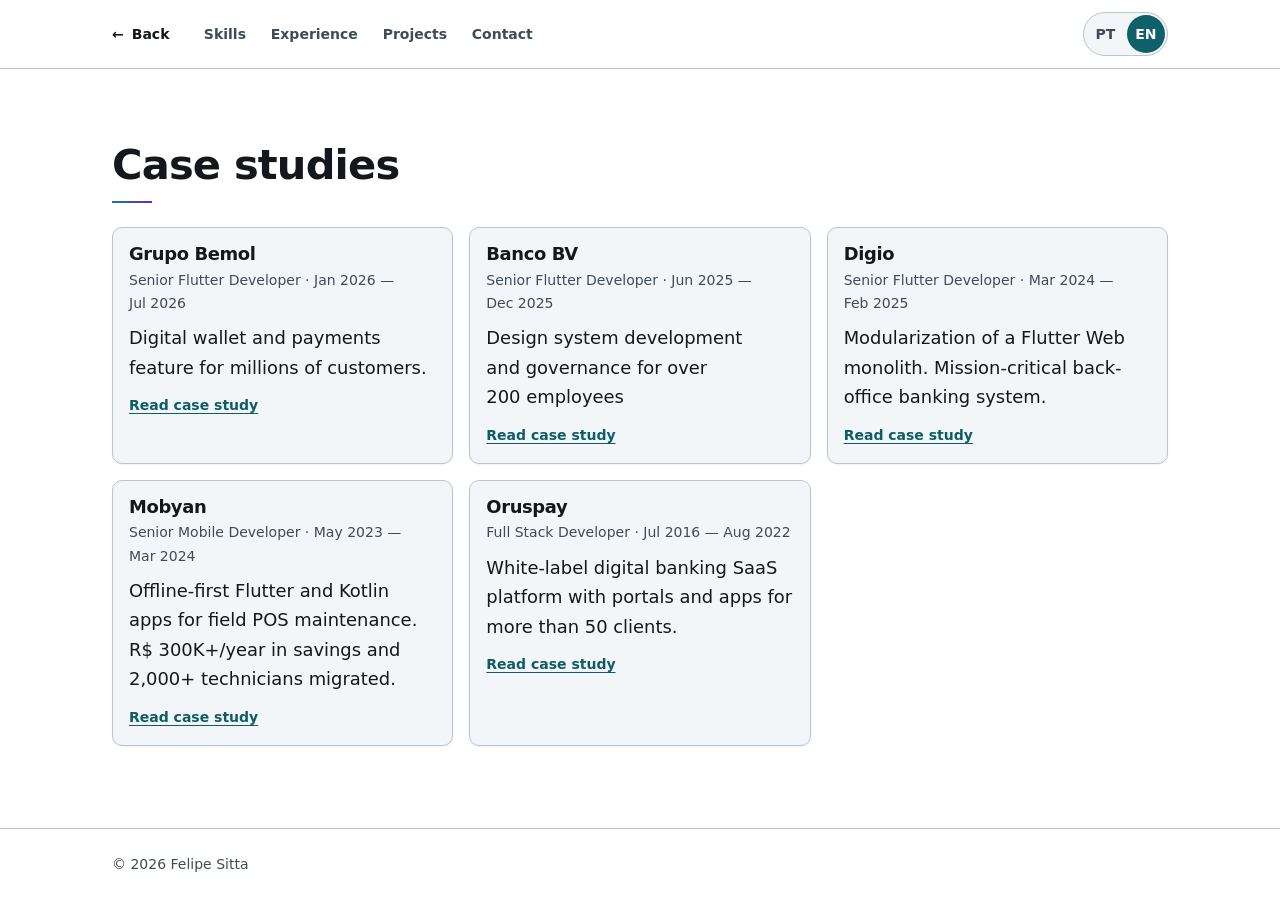
==== commit 64ba44d5: "Move About copy into the hero and drop the About section Keep the introduction, add the Santo André " ====
--- a/work/index.html
+++ b/work/index.html
@@ -57,7 +57,6 @@
          hook only highlights same-page anchors, and every one of these leaves the page. -->
     <nav class="site-nav" aria-label="Seções" data-i18n-aria-label="a11y.navLabel">
       <ul role="list">
-        <li><a href="../#about" data-i18n="nav.about">Sobre</a></li>
         <li><a href="../#skills" data-i18n="nav.skills">Skills</a></li>
         <li><a href="../#experience" data-i18n="nav.experience">Experiência</a></li>
         <li><a href="../#projects" data-i18n="nav.projects">Projetos</a></li>
@@ -156,7 +155,7 @@
   </div>
 </footer>
 
-<script src="../assets/js/i18n.js?v=12"></script>
+<script src="../assets/js/i18n.js?v=13"></script>
 <script src="../assets/js/main.js?v=4"></script>
 </body>
 </html>
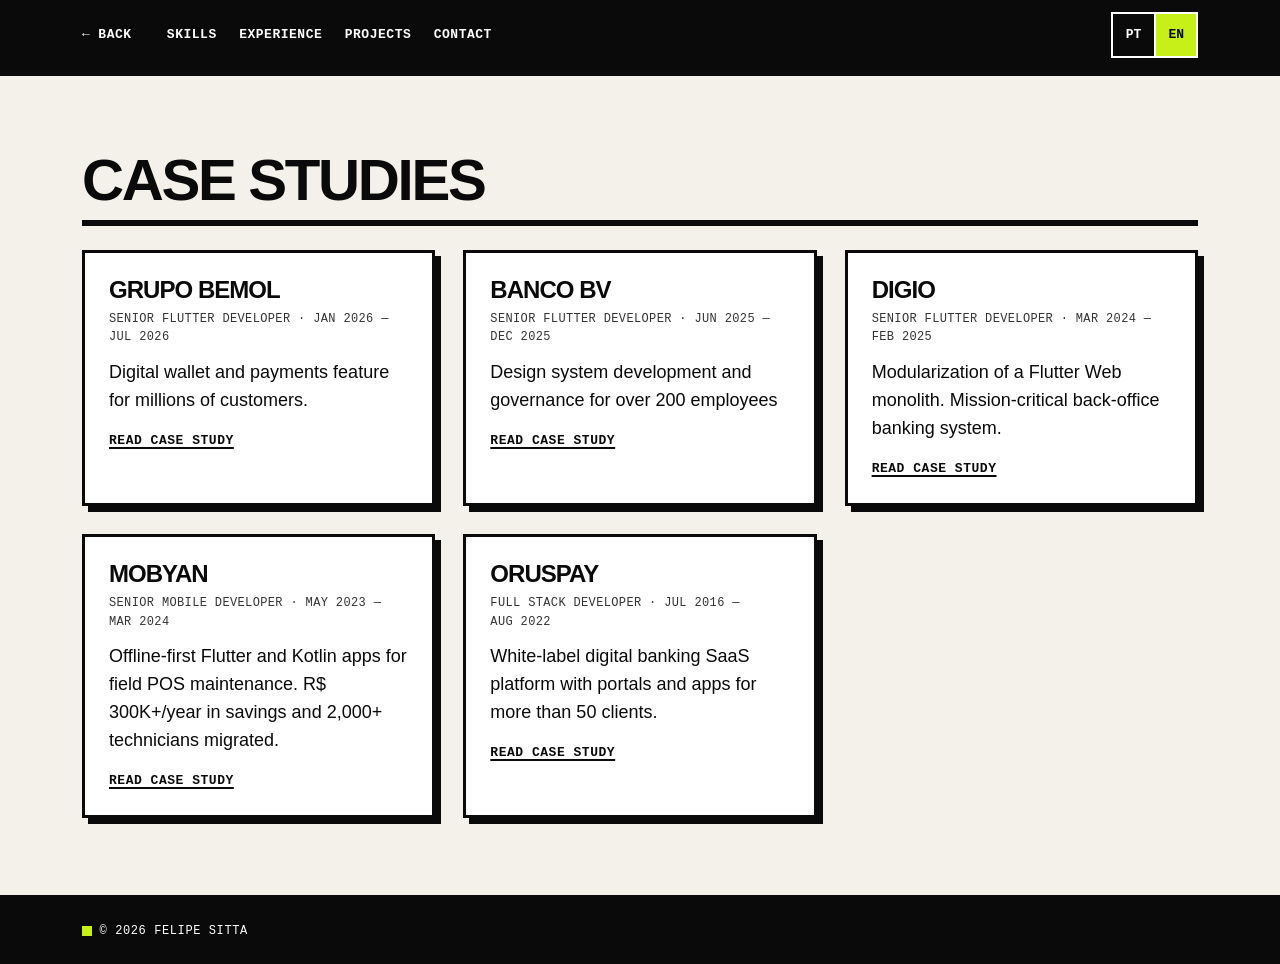
==== commit 09d9bae3: "re-styling" ====
--- a/work/index.html
+++ b/work/index.html
@@ -4,7 +4,7 @@
 <meta charset="utf-8">
 <meta name="viewport" content="width=device-width, initial-scale=1">
 <meta name="color-scheme" content="light">
-<meta name="theme-color" content="#ffffff">
+<meta name="theme-color" content="#0a0a0a">
 
 <title data-i18n="work.meta.title">Estudos de caso — Felipe Sitta</title>
 <meta name="description" content="Estudos de caso de Felipe Sitta: arquitetura mobile, Design Systems e IA aplicada em projetos financeiros de grande porte." data-i18n-content="work.meta.description">
@@ -26,8 +26,8 @@
 <link rel="icon" href="../assets/img/favicon.svg" type="image/svg+xml">
 <link rel="icon" href="../favicon.ico" sizes="32x32">
 <link rel="apple-touch-icon" href="../apple-touch-icon.png">
-<link rel="stylesheet" href="../assets/css/styles.css?v=8">
-<link rel="stylesheet" href="../assets/css/print.css?v=5" media="print">
+<link rel="stylesheet" href="../assets/css/styles.css?v=9">
+<link rel="stylesheet" href="../assets/css/print.css?v=6" media="print">
 
 <script>
 /* Resolve language before first paint. */
--- a/assets/css/styles.css
+++ b/assets/css/styles.css
@@ -1,45 +1,47 @@
 /* ============================================================================
-   Felipe Sitta — portfolio stylesheet
+   Felipe Sitta — portfolio stylesheet (brutalist)
    Single sheet: tokens → base → layout → components → preferences.
    No preprocessor, no framework, no web fonts (system stack only).
+
+   The rules are deliberately hard: black 3px borders, offset shadows with no
+   blur, squared corners, uppercase display type and a single acid accent.
    ========================================================================== */
 
 :root {
-  /* Single light theme. Every value below is tuned for text on white: the muted and border
-     tokens are a step darker than the usual light palette so secondary copy and card edges
-     stay legible instead of fading out. */
+  /* Single light theme: warm paper, black ink, one acid accent. */
   color-scheme: light;
 
-  --bg: #ffffff;
-  --surface: #f3f6f8;
-  --fg: #14181d;
-  --muted: #3f4b57;                              /* 8.9:1 on white — AA at body size */
-  --border: #b9c5d1;                             /* visible hairline on white and surface */
-
-  /* Brand: teal accent + purple secondary, inherited from the CV template so the site and
-     the printed CV read as one identity. */
-  --accent: hsl(187 74% 32%);                    /* decorative, >=3:1 */
-  --accent-strong: hsl(187 74% 23%);             /* text, 7.5:1 on white */
-  --secondary: hsl(270 70% 45%);
-  --focus: hsl(187 74% 23%);
-
-  --btn-bg: hsl(187 74% 24%);                    /* 7.2:1 on --btn-fg */
+  --bg: #f4f1ea;                                 /* warm paper */
+  --surface: #ffffff;                            /* cards sit on top of the paper */
+  --fg: #0a0a0a;                                 /* ink */
+  --muted: #333333;                              /* 12.6:1 on paper — AA at body size */
+  --border: #0a0a0a;                             /* every edge is a hard black rule */
+
+  /* One accent, used as a fill only — never as text on paper. Black text on it
+     clears 14:1, so the accent can carry labels and hover states safely. */
+  --accent: #c6f018;                             /* acid lime */
+  --accent-strong: #0a0a0a;
+  --secondary: #0a0a0a;
+  --focus: #0a0a0a;
+
+  --btn-bg: #0a0a0a;
   --btn-fg: #ffffff;
 
-  --chip-bg: hsl(187 40% 94%);
-  --chip-border: hsl(187 32% 74%);
-  --chip-fg: hsl(187 74% 23%);
-
-  --font-sans: system-ui, -apple-system, "Segoe UI", Roboto, "Helvetica Neue", Arial, sans-serif;
+  --chip-bg: #ffffff;
+  --chip-border: #0a0a0a;
+  --chip-fg: #0a0a0a;
+
+  --font-sans: "Helvetica Neue", Helvetica, Arial, system-ui, -apple-system, "Segoe UI", Roboto, sans-serif;
   --font-mono: ui-monospace, SFMono-Regular, "SF Mono", Menlo, Consolas, "Liberation Mono", monospace;
 
-  /* Fluid type: no type media queries anywhere in this sheet. */
-  --step--1: 0.875rem;
-  --step-0: clamp(1rem, 0.96rem + 0.2vw, 1.125rem);
-  --step-1: clamp(1.2rem, 1.12rem + 0.4vw, 1.4rem);
-  --step-2: clamp(1.5rem, 1.35rem + 0.75vw, 1.85rem);
-  --step-3: clamp(1.9rem, 1.6rem + 1.5vw, 2.6rem);
-  --step-4: clamp(2.3rem, 1.75rem + 2.6vw, 3.4rem);
+  /* Fluid type: no type media queries anywhere in this sheet. Headings are
+     display-sized and set tight; body copy stays on a readable measure. */
+  --step--1: 0.8125rem;
+  --step-0: clamp(1rem, 0.95rem + 0.25vw, 1.125rem);
+  --step-1: clamp(1.25rem, 1.1rem + 0.6vw, 1.5rem);
+  --step-2: clamp(1.6rem, 1.3rem + 1.2vw, 2.1rem);
+  --step-3: clamp(2.1rem, 1.4rem + 2.8vw, 3.75rem);
+  --step-4: clamp(3.25rem, 1.5rem + 8vw, 8rem);
 
   --space-1: 0.25rem;
   --space-2: 0.5rem;
@@ -48,10 +50,15 @@
   --space-5: 1.5rem;
   --space-6: 2rem;
   --space-7: 3rem;
-  --radius: 10px;
-  --shell: 1120px;
+
+  --radius: 0;
+  --border-w: 3px;
+  --shadow: 6px 6px 0 var(--fg);
+  --shadow-sm: 4px 4px 0 var(--fg);
+
+  --shell: 1180px;
   --header-h: 4.5rem;
-  --transition: 160ms cubic-bezier(0.16, 1, 0.3, 1);
+  --transition: 120ms linear;
 }
 
 /* ---------- base ---------- */
@@ -71,7 +78,7 @@
 body {
   font-family: var(--font-sans);
   font-size: var(--step-0);
-  line-height: 1.65;
+  line-height: 1.55;
   color: var(--fg);
   background: var(--bg);
   min-height: 100dvh;
@@ -81,7 +88,13 @@
 
 main { flex: 1 0 auto; }
 
-h1, h2, h3, h4 { line-height: 1.15; letter-spacing: -0.02em; text-wrap: balance; }
+h1, h2, h3, h4 {
+  line-height: 0.95;
+  letter-spacing: -0.04em;
+  text-transform: uppercase;
+  font-weight: 900;
+  text-wrap: balance;
+}
 p { text-wrap: pretty; }
 ul, ol { list-style: none; }
 img, svg { max-width: 100%; }
@@ -89,10 +102,21 @@
 fieldset { border: 0; }
 [hidden] { display: none !important; }
 
-a { color: var(--accent-strong); text-decoration-thickness: 1px; text-underline-offset: 3px; }
-a:hover { text-decoration-thickness: 2px; }
-
-:focus-visible { outline: 2px solid var(--focus); outline-offset: 2px; border-radius: 4px; }
+::selection { background: #c6f018; color: var(--fg); }
+
+a {
+  color: var(--fg);
+  text-decoration: underline;
+  text-decoration-thickness: 2px;
+  text-underline-offset: 3px;
+}
+a:hover {
+  background: var(--accent);
+  color: var(--fg);
+  text-decoration-thickness: 3px;
+}
+
+:focus-visible { outline: var(--border-w) solid var(--focus); outline-offset: 3px; border-radius: 0; }
 
 .sr-only {
   position: absolute; width: 1px; height: 1px;
@@ -109,26 +133,24 @@
 
 .skip-link {
   position: absolute; left: var(--space-4); top: -100%; z-index: 60;
-  background: var(--btn-bg); color: var(--btn-fg);
+  background: var(--fg); color: var(--accent);
+  border: var(--border-w) solid var(--fg);
   padding: var(--space-3) var(--space-5);
-  border-radius: 0 0 var(--radius) var(--radius);
-  font-weight: 600; text-decoration: none;
-}
-.skip-link:focus-visible { top: 0; }
+  font-family: var(--font-mono); font-weight: 700;
+  text-transform: uppercase; letter-spacing: 0.06em; text-decoration: none;
+}
+.skip-link:focus-visible { top: var(--space-2); }
 
 /* ---------- header ---------- */
 
+/* The header is the one solid black block on the page: it anchors the layout and
+   gives the nav a surface to invert against. */
 .site-header {
   position: sticky; top: 0; z-index: 20;
-  background: var(--bg);
-  border-bottom: 1px solid var(--border);
-}
-@supports (backdrop-filter: blur(8px)) {
-  .site-header {
-    background: color-mix(in oklab, var(--bg) 86%, transparent);
-    backdrop-filter: blur(10px);
-  }
-}
+  background: var(--fg); color: #ffffff;
+  border-bottom: var(--border-w) solid var(--fg);
+}
+.site-header :focus-visible { outline-color: var(--accent); }
 
 .header-inner {
   display: flex; flex-wrap: wrap; align-items: center;
@@ -138,53 +160,56 @@
 
 .brand {
   display: inline-flex; align-items: center; gap: var(--space-2);
-  color: var(--fg); text-decoration: none; font-weight: 650;
-  letter-spacing: -0.01em;
-}
+  color: #ffffff; text-decoration: none; font-weight: 900;
+}
+.brand:hover { background: transparent; }
+.brand:hover .brand-mark { background: var(--fg); color: var(--accent); border-color: var(--accent); }
 /* Terminal prompt, not initials: the mark is a monospace ">_" so it reads as a shell
-   cursor rather than a monogram. Monospace keeps the two glyphs locked to the same
-   advance width, which is what makes the pair look deliberate at this size. */
+   cursor rather than a monogram. The tile is a flat accent square — no gradient. */
 .brand-mark {
   display: inline-grid; place-items: center;
-  width: 2rem; height: 2rem; border-radius: 8px;
-  background: linear-gradient(135deg, var(--accent), var(--secondary));
-  /* --btn-fg, not a hard-coded white: it is already the "text on an accent fill" colour,
-     so the mark stays readable if the gradient ever changes. */
-  color: var(--btn-fg);
-  font-family: var(--font-mono); font-size: 0.8rem; font-weight: 700; letter-spacing: 0;
+  width: 2.25rem; height: 2.25rem;
+  background: var(--accent); color: var(--fg);
+  border: 2px solid var(--accent);
+  font-family: var(--font-mono); font-size: 1rem; font-weight: 700; letter-spacing: 0;
   /* The underscore sits on the baseline; nudging the pair up centres the ink, not the
      line box, so the prompt looks optically centred in the tile. */
-  padding-bottom: 0.1rem;
+  padding-bottom: 0.15rem;
 }
 
 .controls { display: flex; align-items: center; gap: var(--space-3); margin-left: auto; }
 
-/* Nav: a chip strip that scrolls horizontally on narrow screens. Chosen over a hamburger
+/* Nav: a strip that scrolls horizontally on narrow screens. Chosen over a hamburger
    deliberately — no focus trap, no scroll lock, no aria-expanded to get wrong. */
 .site-nav { order: 3; width: 100%; }
 .site-nav ul {
-  display: flex; gap: var(--space-1);
+  display: flex; gap: 0;
   overflow-x: auto; scrollbar-width: none;
   -webkit-overflow-scrolling: touch;
   mask-image: linear-gradient(to right, #000 calc(100% - 2rem), transparent);
 }
 .site-nav ul::-webkit-scrollbar { display: none; }
 .site-nav a {
-  display: inline-block; padding: 0.35rem 0.65rem; border-radius: 999px;
-  color: var(--muted); text-decoration: none;
-  font-size: var(--step--1); font-weight: 600; white-space: nowrap;
-  transition: color var(--transition), background var(--transition);
-}
-.site-nav a:hover { color: var(--fg); background: var(--surface); }
+  display: inline-block; padding: 0.45rem 0.7rem;
+  color: #ffffff; text-decoration: none;
+  font-family: var(--font-mono);
+  font-size: var(--step--1); font-weight: 700; white-space: nowrap;
+  text-transform: uppercase; letter-spacing: 0.04em;
+  transition: background-color var(--transition), color var(--transition);
+}
+.site-nav a:hover { background: var(--accent); color: var(--fg); }
 .site-nav a[aria-current="true"] {
-  color: var(--accent-strong); background: var(--surface);
-  text-decoration: underline; text-underline-offset: 4px; text-decoration-thickness: 2px;
-}
+  background: var(--accent); color: var(--fg);
+}
+
+/* The back link shares the header, so it needs the header's colours. */
+.site-header .back-link { color: #ffffff; }
+.site-header .back-link:hover { background: var(--accent); color: var(--fg); }
 
 .lang-switch {
-  display: inline-flex; gap: 2px; padding: 2px;
-  border: 1px solid var(--border); border-radius: 999px;
-  background: var(--surface);
+  display: inline-flex; gap: 0; padding: 0;
+  border: 2px solid #ffffff;
+  background: var(--fg);
 }
 .lang-opt { position: relative; display: inline-flex; }
 .lang-opt input {
@@ -193,86 +218,137 @@
 }
 .lang-opt span {
   display: inline-flex; align-items: center; justify-content: center;
-  min-width: 2.4rem; min-height: 2.4rem; padding: 0 0.5rem;
-  border-radius: 999px; font-size: var(--step--1); font-weight: 650;
-  color: var(--muted);
-  transition: background var(--transition), color var(--transition);
-}
-.lang-opt input:checked + span { background: var(--btn-bg); color: var(--btn-fg); }
-.lang-opt input:focus-visible + span { outline: 2px solid var(--focus); outline-offset: 2px; }
+  min-width: 2.6rem; min-height: 2.6rem; padding: 0 0.5rem;
+  font-family: var(--font-mono);
+  font-size: var(--step--1); font-weight: 700;
+  color: #ffffff;
+  transition: background-color var(--transition), color var(--transition);
+}
+.lang-opt + .lang-opt span { border-left: 2px solid #ffffff; }
+.lang-opt input:not(:checked):hover + span { background: #ffffff; color: var(--fg); }
+.lang-opt input:checked + span { background: var(--accent); color: var(--fg); }
+.lang-opt input:focus-visible + span { outline: var(--border-w) solid var(--accent); outline-offset: 3px; }
 
 @media (min-width: 48rem) {
   .site-nav { order: 0; width: auto; }
   .site-nav ul { mask-image: none; overflow: visible; }
 }
 
+/* The nav drops to a second row on narrow screens, so the sticky header is taller
+   than --header-h. Anchor offsets have to follow it or a jumped-to heading lands
+   underneath the bar. */
+@media (max-width: 47.999rem) {
+  :root { --header-h: 7.25rem; }
+}
+
 /* ---------- hero ---------- */
 
 .hero {
   position: relative;
-  padding-block: clamp(2.75rem, 7vw, 5.5rem) clamp(2rem, 5vw, 3.5rem);
-}
+  padding-block: clamp(3rem, 8vw, 7rem) clamp(2.5rem, 6vw, 5rem);
+}
+/* A single 8px rule closes the hero — heavier than the 3px section rules, so the
+   opening statement reads as a block rather than another section. */
 .hero::after {
-  content: ""; position: absolute; inset-inline: 0; bottom: 0; height: 2px;
-  background: linear-gradient(to right, var(--accent), var(--secondary));
-}
-
-.hero h1 { font-size: var(--step-4); font-weight: 700; }
+  content: ""; position: absolute; inset-inline: 0; bottom: 0; height: 8px;
+  background: var(--fg);
+}
+
+.hero h1 { font-size: var(--step-4); line-height: 0.84; letter-spacing: -0.055em; }
+
+/* The tagline is a sticker: accent fill, hard border, hard shadow. */
 .hero-sub {
-  margin-top: var(--space-2);
-  font-size: var(--step-2); font-weight: 600; color: var(--accent-strong);
-  letter-spacing: -0.015em;
-}
-.lede { max-width: 62ch; margin-top: var(--space-4); font-size: var(--step-1); line-height: 1.55; }
-
-.hero-actions { display: flex; flex-wrap: wrap; gap: var(--space-3); margin-top: var(--space-5); }
+  display: inline-block;
+  margin-top: var(--space-5);
+  padding: 0.35rem 0.7rem;
+  background: var(--accent); color: var(--fg);
+  border: var(--border-w) solid var(--fg);
+  box-shadow: var(--shadow);
+  font-family: var(--font-mono);
+  font-size: var(--step-1); font-weight: 700;
+  text-transform: uppercase; letter-spacing: 0.02em;
+  line-height: 1.2;
+}
+
+.lede {
+  max-width: 62ch; margin-top: var(--space-5);
+  padding-left: var(--space-5);
+  border-left: 8px solid var(--fg);
+  font-size: var(--step-0); line-height: 1.6;
+}
+
+.hero-actions { display: flex; flex-wrap: wrap; gap: var(--space-4); margin-top: var(--space-6); }
 
 .btn {
   display: inline-flex; align-items: center; gap: var(--space-2);
-  padding: 0.7rem 1.2rem; min-height: 2.75rem;
-  border: 1px solid transparent; border-radius: var(--radius);
-  font-weight: 600; font-size: var(--step-0); text-decoration: none;
-  transition: background var(--transition), border-color var(--transition), color var(--transition);
-}
-.btn-primary { background: var(--btn-bg); color: var(--btn-fg); border-color: var(--btn-bg); }
-.btn-primary:hover { filter: brightness(1.08); }
-.btn-ghost { color: var(--fg); border-color: var(--border); background: var(--surface); }
-.btn-ghost:hover { border-color: var(--accent); color: var(--accent-strong); }
+  padding: 0.65rem 1.15rem; min-height: 3rem;
+  border: var(--border-w) solid var(--fg);
+  font-family: var(--font-mono);
+  font-weight: 700; font-size: var(--step--1);
+  text-transform: uppercase; letter-spacing: 0.04em;
+  text-decoration: none;
+  box-shadow: var(--shadow-sm);
+  transition: transform var(--transition), box-shadow var(--transition),
+              background-color var(--transition), color var(--transition);
+}
+.btn:hover,
+.btn:focus-visible {
+  background: var(--accent); color: var(--fg);
+  transform: translate(3px, 3px);
+  box-shadow: 1px 1px 0 var(--fg);
+}
+.btn:active { transform: translate(4px, 4px); box-shadow: 0 0 0 var(--fg); }
+.btn-primary { background: var(--btn-bg); color: var(--btn-fg); }
+.btn-primary:hover { background: var(--accent); color: var(--fg); }
+.btn-ghost { background: var(--surface); color: var(--fg); }
 .btn-note {
-  font-size: 0.75em; font-weight: 600;
-  text-transform: uppercase; letter-spacing: 0.08em;
+  font-size: 0.85em; font-weight: 700;
   opacity: 0.85;
 }
 
 @media (prefers-reduced-motion: no-preference) {
-  .hero .shell > * { animation: rise 520ms cubic-bezier(0.16, 1, 0.3, 1) both; }
-  .hero .shell > *:nth-child(2) { animation-delay: 60ms; }
-  .hero .shell > *:nth-child(3) { animation-delay: 110ms; }
-  .hero .shell > *:nth-child(4) { animation-delay: 155ms; }
+  .hero .shell > * { animation: rise 360ms linear both; }
+  .hero .shell > *:nth-child(2) { animation-delay: 50ms; }
+  .hero .shell > *:nth-child(3) { animation-delay: 90ms; }
+  .hero .shell > *:nth-child(4) { animation-delay: 130ms; }
   @keyframes rise {
-    from { opacity: 0; transform: translateY(10px); }
+    from { opacity: 0; transform: translateY(16px); }
     to { opacity: 1; transform: none; }
   }
 }
 
 /* ---------- sections ---------- */
 
-main > .section { padding-block: clamp(2.5rem, 6vw, 4.5rem); border-top: 1px solid var(--border); }
-main > .section:first-of-type { border-top: 0; }
-
-h2 { font-size: var(--step-3); font-weight: 700; }
+main { counter-reset: section; }
+main > .section {
+  padding-block: clamp(2.75rem, 6vw, 5rem);
+  border-top: var(--border-w) solid var(--border);
+}
+/* The hero already ends in an 8px rule, so the first section adds none. */
+main > .hero + .section { border-top: 0; }
+/* Numbered section labels: "01 / COMPETÊNCIAS". Case pages are excluded so their
+   subsections do not all inherit the same number. */
+main > .section:not(.case-study) { counter-increment: section; }
+main > .section:not(.case-study) > .shell > h2::before {
+  content: counter(section, decimal-leading-zero) " / ";
+  font-family: var(--font-mono);
+  font-size: 0.42em; letter-spacing: 0.08em; font-weight: 700;
+  vertical-align: 0.35em;
+}
+
+h2 { font-size: var(--step-3); font-weight: 900; }
 h2::after {
-  content: ""; display: block; width: 2.5rem; height: 2px; margin-top: var(--space-3);
-  background: linear-gradient(to right, var(--accent), var(--secondary));
-}
-/* Whatever follows a section or page heading gets the same breathing room — the page-title's
-   gradient rule makes the default gap look cramped. */
+  content: ""; display: block; width: 100%; height: 5px; margin-top: var(--space-3);
+  background: var(--fg);
+}
+/* Whatever follows a section or page heading gets the same breathing room — the
+   heavy rule under the heading makes the default gap look cramped. */
 .section > .shell > h2 + *,
 .section > .shell > .page-title + * { margin-top: var(--space-5); }
 
-/* The cards grid follows the section heading directly now that the section has no
-   subsections, so it tightens the generic `h2 + *` gap a step. */
-.section > .shell > h2 + .cards { margin-top: var(--space-4); }
+/* The cards grid follows the section heading directly, so it tightens the
+   generic `h2 + *` gap a step. */
+.section > .shell > h2 + .cards { margin-top: var(--space-5); }
 
 .prose { max-width: 68ch; }
 .prose p + p { margin-top: var(--space-3); }
@@ -280,132 +356,217 @@
 /* ---------- skills ---------- */
 
 .skills-grid {
-  display: grid; gap: var(--space-5);
+  display: grid; gap: 1.75rem;
   grid-template-columns: repeat(auto-fit, minmax(min(17rem, 100%), 1fr));
 }
-.skill-group h3 { font-size: var(--step-0); font-weight: 650; }
-
-.chips { display: flex; flex-wrap: wrap; gap: var(--space-2); margin-top: var(--space-2); }
+/* Each group is its own boxed panel; the heading is a full-bleed black bar. */
+.skill-group {
+  background: var(--surface);
+  border: var(--border-w) solid var(--fg);
+  box-shadow: var(--shadow);
+  padding: var(--space-5);
+}
+.skill-group h3 {
+  margin: calc(-1 * var(--space-5)) calc(-1 * var(--space-5)) var(--space-4);
+  padding: 0.5rem var(--space-5);
+  background: var(--fg); color: #ffffff;
+  font-family: var(--font-mono);
+  font-size: var(--step--1); font-weight: 700;
+  letter-spacing: 0.06em; line-height: 1.3;
+}
+
+.chips { display: flex; flex-wrap: wrap; gap: var(--space-2); margin-top: 0; }
 .chips li {
-  padding: 0.25rem 0.65rem;
-  border: 1px solid var(--chip-border); border-radius: 999px;
+  padding: 0.2rem 0.5rem;
+  border: 2px solid var(--chip-border);
   background: var(--chip-bg); color: var(--chip-fg);
-  font-size: var(--step--1); line-height: 1.5;
+  font-family: var(--font-mono);
+  font-size: 0.75rem; line-height: 1.45;
+  text-transform: uppercase; letter-spacing: 0.02em;
 }
 
 /* ---------- experience ---------- */
 
-.timeline { display: flex; flex-direction: column; gap: var(--space-6); }
+.timeline { display: flex; flex-direction: column; gap: 2.75rem; }
 .timeline > li { position: relative; padding-left: var(--space-6); }
 .timeline > li::before {
-  content: ""; position: absolute; left: 0; top: 0.5rem;
-  width: 9px; height: 9px; border-radius: 50%;
-  background: var(--accent);
-  box-shadow: 0 0 0 4px color-mix(in oklab, var(--accent) 18%, transparent);
+  content: ""; position: absolute; left: 0; top: 0.45rem;
+  width: 14px; height: 14px;
+  background: var(--fg);
 }
 .timeline > li::after {
-  content: ""; position: absolute; left: 4px; top: 1.6rem;
-  bottom: calc(-1 * var(--space-6)); width: 1px; background: var(--border);
+  content: ""; position: absolute; left: 6px; top: 1.9rem;
+  bottom: calc(-1 * 2.75rem); width: 2px; background: var(--fg);
 }
 .timeline > li:last-child::after { display: none; }
 
 /* The timeline entry is the client's name alone — no role, no dates. */
-.job h3 { font-size: var(--step-1); font-weight: 650; }
-.org { color: var(--accent-strong); }
+.job h3 { font-size: var(--step-2); font-weight: 900; }
+.org {
+  display: inline-block;
+  background: var(--accent); color: var(--fg);
+  border: var(--border-w) solid var(--fg);
+  box-shadow: var(--shadow-sm);
+  padding: 0 0.25em;
+}
 
 .bullets { display: flex; flex-direction: column; gap: var(--space-2); margin-top: var(--space-3); }
 .bullets li { position: relative; padding-left: var(--space-5); }
 .bullets li::before {
-  content: ""; position: absolute; left: var(--space-1); top: 0.62em;
-  width: 5px; height: 5px; border-radius: 50%; background: var(--accent);
+  content: ""; position: absolute; left: var(--space-1); top: 0.55em;
+  width: 8px; height: 8px; background: var(--fg);
 }
 
 /* The summary and its case-study link belong to .job, not to the timeline: they sit inside the
    same <article>, so .job's break-inside rule already covers printing them. */
 .job-summary { max-width: 68ch; margin-top: var(--space-3); }
-.job-link { margin-top: var(--space-3); font-size: var(--step--1); font-weight: 600; }
+.job-link {
+  margin-top: var(--space-3);
+  font-family: var(--font-mono); font-size: var(--step--1);
+  font-weight: 700; text-transform: uppercase; letter-spacing: 0.04em;
+}
 
 /* ---------- cards (projects) ---------- */
 
 .cards {
-  display: grid; gap: var(--space-4);
+  display: grid; gap: 1.75rem;
   grid-template-columns: repeat(auto-fit, minmax(min(18rem, 100%), 1fr));
 }
 .cards:empty { display: none; }
 .card {
-  padding: var(--space-4);
-  border: 1px solid var(--border); border-radius: var(--radius);
+  padding: var(--space-5);
+  border: var(--border-w) solid var(--fg);
   background: var(--surface);
-  box-shadow: 0 1px 2px rgb(16 24 32 / 0.05);
+  box-shadow: var(--shadow);
+  transition: transform var(--transition), box-shadow var(--transition);
+}
+.card:hover {
+  transform: translate(3px, 3px);
+  box-shadow: 1px 1px 0 var(--fg);
 }
 /* h2 as well as h4: /work nests its cards under a page-level h1, so the card heading there is
-   an h2 — which would otherwise inherit the section heading's size AND its gradient rule. */
-.card h2, .card h4 { font-size: var(--step-0); font-weight: 650; }
-.card h2::after { display: none; }
-.card-meta { margin-top: var(--space-1); font-size: var(--step--1); color: var(--muted); }
-.card-summary { margin-top: var(--space-2); }
-.card-links { margin-top: var(--space-3); font-size: var(--step--1); font-weight: 600; }
+   an h2 — which would otherwise inherit the section heading's size AND its heavy rule. */
+.card h2, .card h4 { font-size: var(--step-1); font-weight: 900; line-height: 1.05; }
+.card h2::after, .card h4::after { display: none; }
+.card-meta {
+  margin-top: var(--space-2);
+  font-family: var(--font-mono); font-size: 0.75rem;
+  text-transform: uppercase; letter-spacing: 0.03em;
+  color: var(--muted); font-variant-numeric: tabular-nums;
+}
+.card-summary { margin-top: var(--space-3); }
+.card-links {
+  margin-top: var(--space-4);
+  font-family: var(--font-mono); font-size: var(--step--1);
+  font-weight: 700; text-transform: uppercase; letter-spacing: 0.04em;
+}
 /* Carries its own top gap: the empty grid it follows is display:none, so it is what the
    heading's spacing lands on. */
-.empty-note { margin-top: var(--space-4); color: var(--muted); font-size: var(--step--1); }
+.empty-note {
+  margin-top: var(--space-4);
+  color: var(--muted); font-size: var(--step--1);
+}
 
 /* ---------- subpages (/work and the case studies) ---------- */
 
 /* The <h1> of a standalone page — sized and ruled like the section headings, so a subpage
    reads as the same site without an <h2> that has no parent <h1>. */
-.page-title { font-size: var(--step-3); font-weight: 700; }
+.page-title { font-size: var(--step-3); font-weight: 900; }
 .page-title::after {
-  content: ""; display: block; width: 2.5rem; height: 2px; margin-top: var(--space-3);
-  background: linear-gradient(to right, var(--accent), var(--secondary));
+  content: ""; display: block; width: 100%; height: 6px; margin-top: var(--space-3);
+  background: var(--fg);
 }
 
 .eyebrow {
-  margin-bottom: var(--space-2);
-  font-size: var(--step--1); font-weight: 650;
-  text-transform: uppercase; letter-spacing: 0.08em;
-  color: var(--accent-strong);
+  display: inline-block;
+  margin-bottom: var(--space-3);
+  padding: 0.15rem 0.5rem;
+  background: var(--accent); color: var(--fg);
+  border: 2px solid var(--fg);
+  box-shadow: var(--shadow-sm);
+  font-family: var(--font-mono);
+  font-size: var(--step--1); font-weight: 700;
+  text-transform: uppercase; letter-spacing: 0.12em;
 }
 
 /* Spacing after the page title comes from the `+ *` rule above, not from here. */
-.case-meta { color: var(--muted); font-variant-numeric: tabular-nums; }
-
-/* Section headings inside a write-up. The page title above them already carries the gradient
-   rule; repeating it under every section turns the page into a stack of underlines, so these
-   are sized as subsections and left unruled. Space below each comes from the `h2 + *` rule. */
-.case-study h2 { margin-top: var(--space-6); font-size: var(--step-1); font-weight: 650; }
+.case-meta {
+  color: var(--muted);
+  font-family: var(--font-mono); font-size: var(--step--1);
+  text-transform: uppercase; letter-spacing: 0.03em;
+  font-variant-numeric: tabular-nums;
+}
+
+/* Section headings inside a write-up. The page title above them already carries the heavy
+   rule; repeating it under every section turns the page into a stack of bars, so these are
+   sized as subsections with a square marker instead. Space below each comes from the
+   `h2 + *` rule. */
+.case-study h2 {
+  display: flex; align-items: center; gap: var(--space-3);
+  margin-top: var(--space-6);
+  font-size: var(--step-1); font-weight: 900;
+}
+.case-study h2::before {
+  content: ""; flex: 0 0 auto;
+  width: 0.7rem; height: 0.7rem;
+  background: var(--accent);
+  border: var(--border-w) solid var(--fg);
+}
 .case-study h2::after { display: none; }
 
 .back-link {
   display: inline-flex; align-items: center; gap: var(--space-2);
-  color: var(--fg); font-size: var(--step--1); font-weight: 650;
+  color: #ffffff; font-family: var(--font-mono);
+  font-size: var(--step--1); font-weight: 700;
+  text-transform: uppercase; letter-spacing: 0.04em;
   text-decoration: none;
 }
-.back-link:hover { color: var(--accent-strong); }
 
 /* ---------- contact ---------- */
 
-.section-actions { display: flex; flex-wrap: wrap; gap: var(--space-3); margin-top: var(--space-5); }
-
-.contact-list { display: grid; gap: var(--space-3); margin-top: var(--space-5); }
-.contact-list li { display: flex; flex-wrap: wrap; align-items: baseline; gap: var(--space-2) var(--space-4); }
+.section-actions { display: flex; flex-wrap: wrap; gap: var(--space-4); margin-top: var(--space-5); }
+
+.contact-list { display: grid; gap: 0; margin-top: var(--space-5); border-top: var(--border-w) solid var(--fg); }
+.contact-list li {
+  display: flex; flex-wrap: wrap; align-items: baseline; gap: var(--space-2) var(--space-4);
+  padding-block: var(--space-4);
+  border-bottom: var(--border-w) solid var(--fg);
+}
 .contact-list .label {
-  min-width: 5rem;
-  font-size: var(--step--1); font-weight: 650;
+  min-width: 6rem;
+  font-family: var(--font-mono);
+  font-size: var(--step--1); font-weight: 700;
   text-transform: uppercase; letter-spacing: 0.08em;
-  color: var(--muted);
-}
+  color: var(--fg);
+}
+.contact-list a { font-size: var(--step-1); font-weight: 700; }
 
 /* ---------- footer ---------- */
 
 .site-footer {
   padding-block: var(--space-5);
-  border-top: 1px solid var(--border);
-  color: var(--muted); font-size: var(--step--1);
+  background: var(--fg);
+  border-top: var(--border-w) solid var(--fg);
+  color: #ffffff;
+  font-family: var(--font-mono);
+  font-size: 0.75rem; text-transform: uppercase; letter-spacing: 0.05em;
+}
+.site-footer p { display: flex; align-items: center; gap: var(--space-2); }
+.site-footer p::before {
+  content: ""; width: 0.6rem; height: 0.6rem;
+  background: var(--accent);
 }
 
 /* ---------- forced colours ---------- */
 
 @media (forced-colors: active) {
-  .btn, .chips li, .card, .lang-switch { border: 1px solid CanvasText; }
+  .btn, .chips li, .card, .skill-group, .lang-switch { border: 2px solid CanvasText; }
   .brand-mark { background: CanvasText; color: Canvas; }
-}
+  .org, .hero-sub, .eyebrow { border: 2px solid CanvasText; }
+}
+
+/* ---------- reduced motion ---------- */
+
+@media (prefers-reduced-motion: reduce) {
+  .card:hover, .btn:hover, .btn:focus-visible, .btn:active { transform: none; }
+}
--- a/assets/css/print.css
+++ b/assets/css/print.css
@@ -13,9 +13,9 @@
   --fg: #000000;
   --muted: #333333;
   --border: #999999;
-  --accent: #0b6b61;
-  --accent-strong: #0b5a52;
-  --secondary: #4b2f9e;
+  --accent: #000000;
+  --accent-strong: #000000;
+  --secondary: #000000;
   --chip-bg: #ffffff;
   --chip-border: #999999;
   --chip-fg: #000000;
@@ -42,7 +42,24 @@
 h2::after,
 .page-title::after,
 .timeline > li::before,
-.timeline > li::after { display: none; }
+.timeline > li::after,
+.case-study h2::before,
+.site-footer p::before,
+main > .section:not(.case-study) > .shell > h2::before { display: none; }
+
+/* Paper is not a poster: drop every offset shadow, heavy border and inverted fill. */
+.card, .skill-group, .org, .hero-sub, .eyebrow, .btn {
+  box-shadow: none !important;
+  border-width: 1px !important;
+}
+.card, .skill-group { border: 1px solid #999; }
+.org, .hero-sub, .eyebrow { background: #fff; color: #000; }
+.skill-group h3 { margin: 0 0 0.4rem; padding: 0; background: #fff; color: #000; }
+.card:hover { transform: none; }
+
+.contact-list { border-top: 1px solid #999; }
+.contact-list li { border-bottom: 1px solid #999; }
+.site-footer { background: #fff; color: #000; border-top: 1px solid #999; padding-block: 0.25rem; break-inside: avoid; }
 
 /* A CV reads linearly — collapse every grid to one column. */
 .skills-grid, .cards, .contact-list { display: block; }
@@ -66,10 +83,9 @@
 }
 .contact-list .label { min-width: 0; }
 
-/* A paper copy should still reach the online version. */
-.site-footer::after {
-  content: "sittaman.github.io";
-  display: block;
-  margin-top: 0.4rem;
+/* A paper copy should still reach the online version. Appended to the rights line so the
+   footer stays a single row and cannot spill a URL onto a page of its own. */
+.site-footer p::after {
+  content: " · sittaman.github.io";
   color: #333;
 }
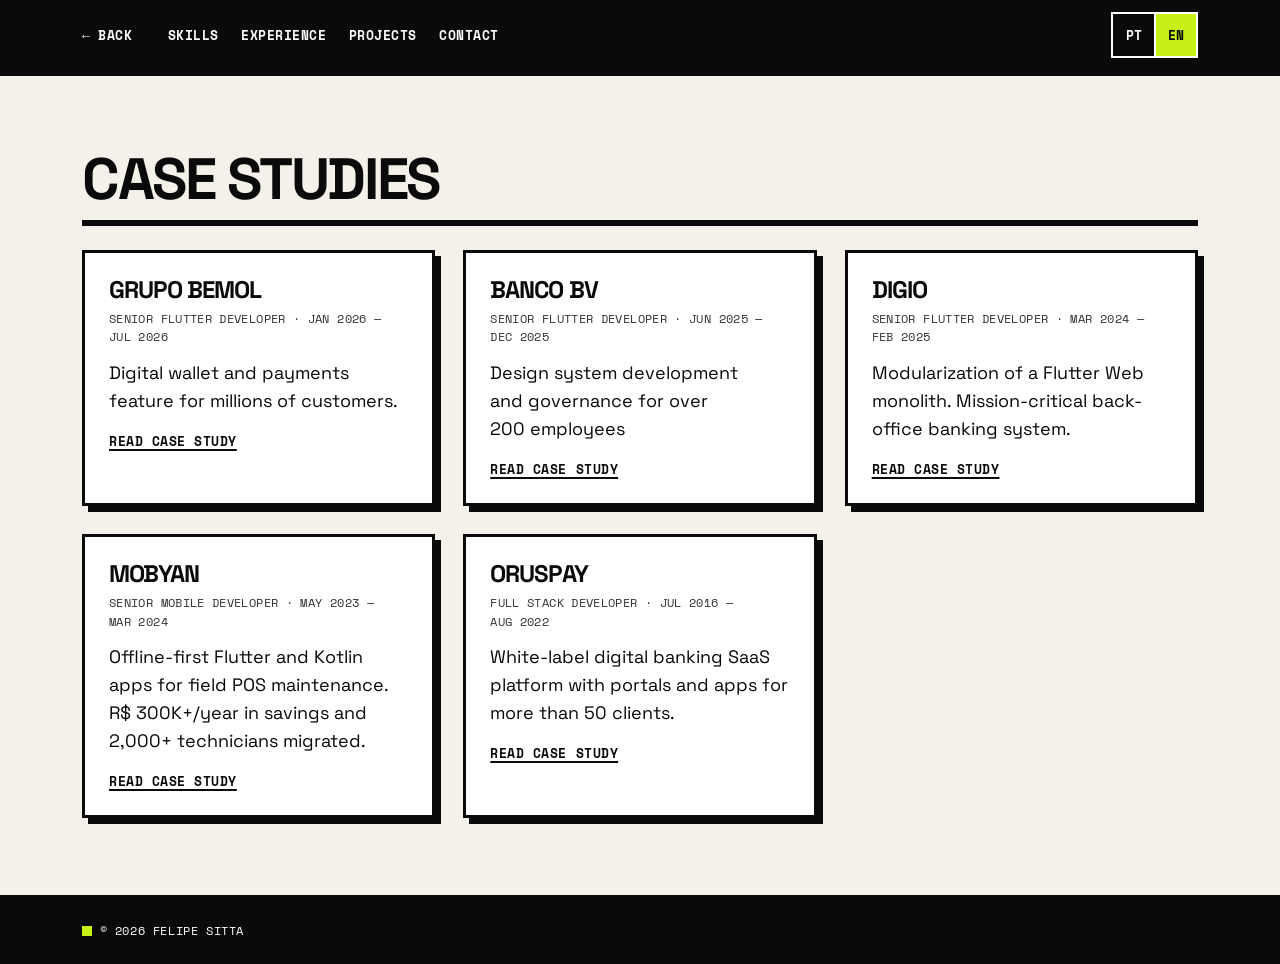
==== commit 00af3944: "fonte alterada" ====
--- a/work/index.html
+++ b/work/index.html
@@ -26,7 +26,8 @@
 <link rel="icon" href="../assets/img/favicon.svg" type="image/svg+xml">
 <link rel="icon" href="../favicon.ico" sizes="32x32">
 <link rel="apple-touch-icon" href="../apple-touch-icon.png">
-<link rel="stylesheet" href="../assets/css/styles.css?v=9">
+<link rel="preload" href="../assets/fonts/space-grotesk-latin.woff2" as="font" type="font/woff2" crossorigin>
+<link rel="stylesheet" href="../assets/css/styles.css?v=15">
 <link rel="stylesheet" href="../assets/css/print.css?v=6" media="print">
 
 <script>
@@ -98,7 +99,7 @@
             <time datetime="2026-07" data-i18n="exp.grupo-bemol.end">Jul 2026</time>
           </p>
           <p class="card-summary" data-i18n="exp.grupo-bemol.summary">Feature de carteira digital e pagamentos para milhões de usuários.</p>
-          <p class="card-links"><a href="grupo-bemol.html"><span data-i18n="case.link">Leia o estudo de caso</span><span class="sr-only"> — Grupo Bemol</span></a></p>
+          <p class="card-links"><a href="case.html?case=grupo-bemol"><span data-i18n="case.link">Leia o estudo de caso</span><span class="sr-only"> — Grupo Bemol</span></a></p>
         </li>
 
         <li class="card">
@@ -109,7 +110,7 @@
             <time datetime="2025-12" data-i18n="exp.banco-bv.end">Dez 2025</time>
           </p>
           <p class="card-summary" data-i18n="exp.banco-bv.summary">Desenvolvimento e governança de design system para mais de 200 colaboradores.</p>
-          <p class="card-links"><a href="banco-bv.html"><span data-i18n="case.link">Leia o estudo de caso</span><span class="sr-only"> — Banco BV</span></a></p>
+          <p class="card-links"><a href="case.html?case=banco-bv"><span data-i18n="case.link">Leia o estudo de caso</span><span class="sr-only"> — Banco BV</span></a></p>
         </li>
 
         <li class="card">
@@ -120,7 +121,7 @@
             <time datetime="2025-02" data-i18n="exp.digio.end">Fev 2025</time>
           </p>
           <p class="card-summary" data-i18n="exp.digio.summary">Modularização de monolito em Flutter Web. Sistema bancário de backoffice crítico para operação.</p>
-          <p class="card-links"><a href="digio.html"><span data-i18n="case.link">Leia o estudo de caso</span><span class="sr-only"> — Digio</span></a></p>
+          <p class="card-links"><a href="case.html?case=digio"><span data-i18n="case.link">Leia o estudo de caso</span><span class="sr-only"> — Digio</span></a></p>
         </li>
 
         <li class="card">
@@ -131,7 +132,7 @@
             <time datetime="2024-03" data-i18n="exp.mobyan.end">Mar 2024</time>
           </p>
           <p class="card-summary" data-i18n="exp.mobyan.summary">Apps Flutter e Kotlin offline-first para manutenção de POS em campo. R$ 300K+/ano de economia e 2.000+ técnicos migrados.</p>
-          <p class="card-links"><a href="mobyan.html"><span data-i18n="case.link">Leia o estudo de caso</span><span class="sr-only"> — Mobyan</span></a></p>
+          <p class="card-links"><a href="case.html?case=mobyan"><span data-i18n="case.link">Leia o estudo de caso</span><span class="sr-only"> — Mobyan</span></a></p>
         </li>
 
         <li class="card">
@@ -142,7 +143,7 @@
             <time datetime="2022-08" data-i18n="exp.oruspay.end">Ago 2022</time>
           </p>
           <p class="card-summary" data-i18n="exp.oruspay.summary">Plataforma SaaS whitelabel de banco digital com portais e apps para mais de 50 clientes.</p>
-          <p class="card-links"><a href="oruspay.html"><span data-i18n="case.link">Leia o estudo de caso</span><span class="sr-only"> — Oruspay</span></a></p>
+          <p class="card-links"><a href="case.html?case=oruspay"><span data-i18n="case.link">Leia o estudo de caso</span><span class="sr-only"> — Oruspay</span></a></p>
         </li>
       </ul>
     </div>
@@ -156,6 +157,6 @@
 </footer>
 
 <script src="../assets/js/i18n.js?v=13"></script>
-<script src="../assets/js/main.js?v=4"></script>
+<script src="../assets/js/main.js?v=5"></script>
 </body>
 </html>
--- a/assets/css/styles.css
+++ b/assets/css/styles.css
@@ -1,11 +1,48 @@
 /* ============================================================================
    Felipe Sitta — portfolio stylesheet (brutalist)
    Single sheet: tokens → base → layout → components → preferences.
-   No preprocessor, no framework, no web fonts (system stack only).
+   No preprocessor, no framework. Fonts are self-hosted, no third-party requests.
 
    The rules are deliberately hard: black 3px borders, offset shadows with no
    blur, squared corners, uppercase display type and a single acid accent.
    ========================================================================== */
+
+/* ---------- fonts ---------- */
+
+/* Latin subset only: the site ships pt-BR/en copy, both covered by U+0000-00FF.
+   Licences live next to the files (assets/fonts/OFL-*.txt). */
+@font-face {
+  font-family: "Space Grotesk";
+  font-style: normal;
+  font-weight: 300 700;
+  font-display: swap;
+  src: url("../fonts/space-grotesk-latin.woff2") format("woff2");
+  unicode-range: U+0000-00FF, U+0131, U+0152-0153, U+02BB-02BC, U+02C6, U+02DA,
+    U+02DC, U+0304, U+0308, U+0329, U+2000-206F, U+20AC, U+2122, U+2191, U+2193,
+    U+2212, U+2215, U+FEFF, U+FFFD;
+}
+
+@font-face {
+  font-family: "Space Mono";
+  font-style: normal;
+  font-weight: 400;
+  font-display: swap;
+  src: url("../fonts/space-mono-400-latin.woff2") format("woff2");
+  unicode-range: U+0000-00FF, U+0131, U+0152-0153, U+02BB-02BC, U+02C6, U+02DA,
+    U+02DC, U+0304, U+0308, U+0329, U+2000-206F, U+20AC, U+2122, U+2191, U+2193,
+    U+2212, U+2215, U+FEFF, U+FFFD;
+}
+
+@font-face {
+  font-family: "Space Mono";
+  font-style: normal;
+  font-weight: 700;
+  font-display: swap;
+  src: url("../fonts/space-mono-700-latin.woff2") format("woff2");
+  unicode-range: U+0000-00FF, U+0131, U+0152-0153, U+02BB-02BC, U+02C6, U+02DA,
+    U+02DC, U+0304, U+0308, U+0329, U+2000-206F, U+20AC, U+2122, U+2191, U+2193,
+    U+2212, U+2215, U+FEFF, U+FFFD;
+}
 
 :root {
   /* Single light theme: warm paper, black ink, one acid accent. */
@@ -31,8 +68,8 @@
   --chip-border: #0a0a0a;
   --chip-fg: #0a0a0a;
 
-  --font-sans: "Helvetica Neue", Helvetica, Arial, system-ui, -apple-system, "Segoe UI", Roboto, sans-serif;
-  --font-mono: ui-monospace, SFMono-Regular, "SF Mono", Menlo, Consolas, "Liberation Mono", monospace;
+  --font-sans: "Space Grotesk", "Helvetica Neue", Helvetica, Arial, system-ui, -apple-system, "Segoe UI", Roboto, sans-serif;
+  --font-mono: "Space Mono", ui-monospace, SFMono-Regular, "SF Mono", Menlo, Consolas, "Liberation Mono", monospace;
 
   /* Fluid type: no type media queries anywhere in this sheet. Headings are
      display-sized and set tight; body copy stays on a readable measure. */
@@ -92,7 +129,7 @@
   line-height: 0.95;
   letter-spacing: -0.04em;
   text-transform: uppercase;
-  font-weight: 900;
+  font-weight: 700;
   text-wrap: balance;
 }
 p { text-wrap: pretty; }
@@ -160,7 +197,7 @@
 
 .brand {
   display: inline-flex; align-items: center; gap: var(--space-2);
-  color: #ffffff; text-decoration: none; font-weight: 900;
+  color: #ffffff; text-decoration: none; font-weight: 700;
 }
 .brand:hover { background: transparent; }
 .brand:hover .brand-mark { background: var(--fg); color: var(--accent); border-color: var(--accent); }
@@ -336,7 +373,7 @@
   vertical-align: 0.35em;
 }
 
-h2 { font-size: var(--step-3); font-weight: 900; }
+h2 { font-size: var(--step-3); font-weight: 700; }
 h2::after {
   content: ""; display: block; width: 100%; height: 5px; margin-top: var(--space-3);
   background: var(--fg);
@@ -357,7 +394,10 @@
 
 .skills-grid {
   display: grid; gap: 1.75rem;
-  grid-template-columns: repeat(auto-fit, minmax(min(17rem, 100%), 1fr));
+  grid-template-columns: repeat(2, minmax(0, 1fr));
+}
+@media (max-width: 47.999rem) {
+  .skills-grid { grid-template-columns: 1fr; }
 }
 /* Each group is its own boxed panel; the heading is a full-bleed black bar. */
 .skill-group {
@@ -401,7 +441,7 @@
 .timeline > li:last-child::after { display: none; }
 
 /* The timeline entry is the client's name alone — no role, no dates. */
-.job h3 { font-size: var(--step-2); font-weight: 900; }
+.job h3 { font-size: var(--step-2); font-weight: 700; }
 .org {
   display: inline-block;
   background: var(--accent); color: var(--fg);
@@ -446,7 +486,7 @@
 }
 /* h2 as well as h4: /work nests its cards under a page-level h1, so the card heading there is
    an h2 — which would otherwise inherit the section heading's size AND its heavy rule. */
-.card h2, .card h4 { font-size: var(--step-1); font-weight: 900; line-height: 1.05; }
+.card h2, .card h4 { font-size: var(--step-1); font-weight: 700; line-height: 1.05; }
 .card h2::after, .card h4::after { display: none; }
 .card-meta {
   margin-top: var(--space-2);
@@ -471,7 +511,7 @@
 
 /* The <h1> of a standalone page — sized and ruled like the section headings, so a subpage
    reads as the same site without an <h2> that has no parent <h1>. */
-.page-title { font-size: var(--step-3); font-weight: 900; }
+.page-title { font-size: var(--step-3); font-weight: 700; }
 .page-title::after {
   content: ""; display: block; width: 100%; height: 6px; margin-top: var(--space-3);
   background: var(--fg);
@@ -504,7 +544,7 @@
 .case-study h2 {
   display: flex; align-items: center; gap: var(--space-3);
   margin-top: var(--space-6);
-  font-size: var(--step-1); font-weight: 900;
+  font-size: var(--step-1); font-weight: 700;
 }
 .case-study h2::before {
   content: ""; flex: 0 0 auto;
@@ -513,6 +553,13 @@
   border: var(--border-w) solid var(--fg);
 }
 .case-study h2::after { display: none; }
+
+/* The head script adds data-case-pending before first paint; main.js clears it once the selected
+   case is known. Without JS the attribute never exists, so every case stays visible. */
+html[data-case-pending] .case-study { display: none; }
+
+/* The shared "all case studies" action sits after the sections, not inside each one. */
+.case-actions { padding-block: var(--space-5) var(--space-7); }
 
 .back-link {
   display: inline-flex; align-items: center; gap: var(--space-2);
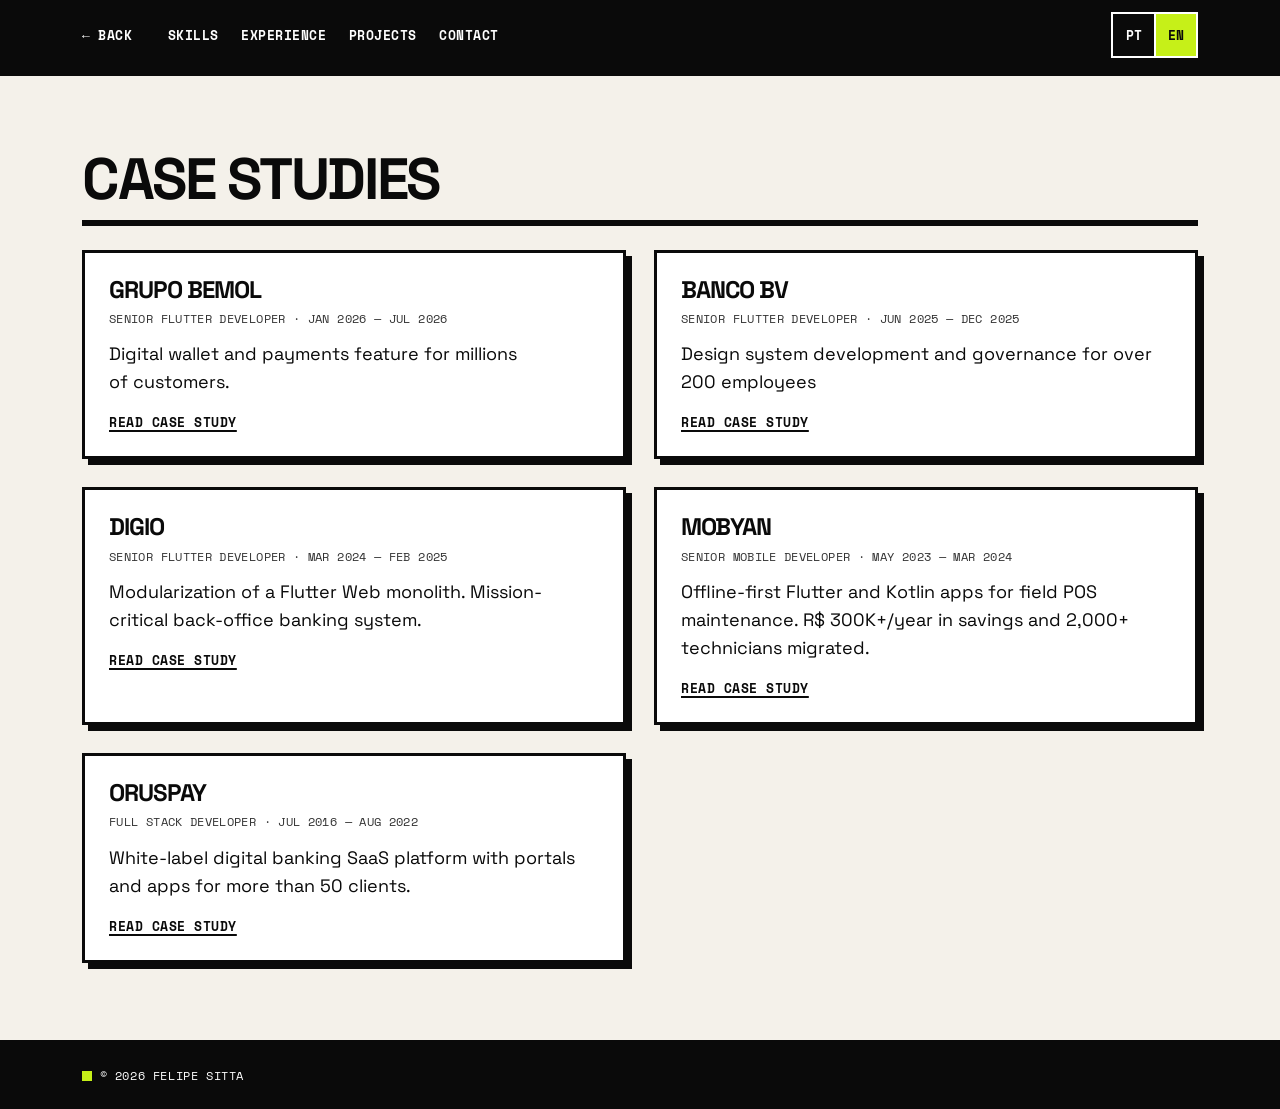
==== commit 75375d72: "projects section" ====
--- a/work/index.html
+++ b/work/index.html
@@ -27,7 +27,7 @@
 <link rel="icon" href="../favicon.ico" sizes="32x32">
 <link rel="apple-touch-icon" href="../apple-touch-icon.png">
 <link rel="preload" href="../assets/fonts/space-grotesk-latin.woff2" as="font" type="font/woff2" crossorigin>
-<link rel="stylesheet" href="../assets/css/styles.css?v=15">
+<link rel="stylesheet" href="../assets/css/styles.css?v=16">
 <link rel="stylesheet" href="../assets/css/print.css?v=6" media="print">
 
 <script>
@@ -156,7 +156,7 @@
   </div>
 </footer>
 
-<script src="../assets/js/i18n.js?v=13"></script>
+<script src="../assets/js/i18n.js?v=14"></script>
 <script src="../assets/js/main.js?v=5"></script>
 </body>
 </html>
--- a/assets/css/styles.css
+++ b/assets/css/styles.css
@@ -470,7 +470,10 @@
 
 .cards {
   display: grid; gap: 1.75rem;
-  grid-template-columns: repeat(auto-fit, minmax(min(18rem, 100%), 1fr));
+  grid-template-columns: repeat(2, minmax(0, 1fr));
+}
+@media (max-width: 47.999rem) {
+  .cards { grid-template-columns: 1fr; }
 }
 .cards:empty { display: none; }
 .card {
